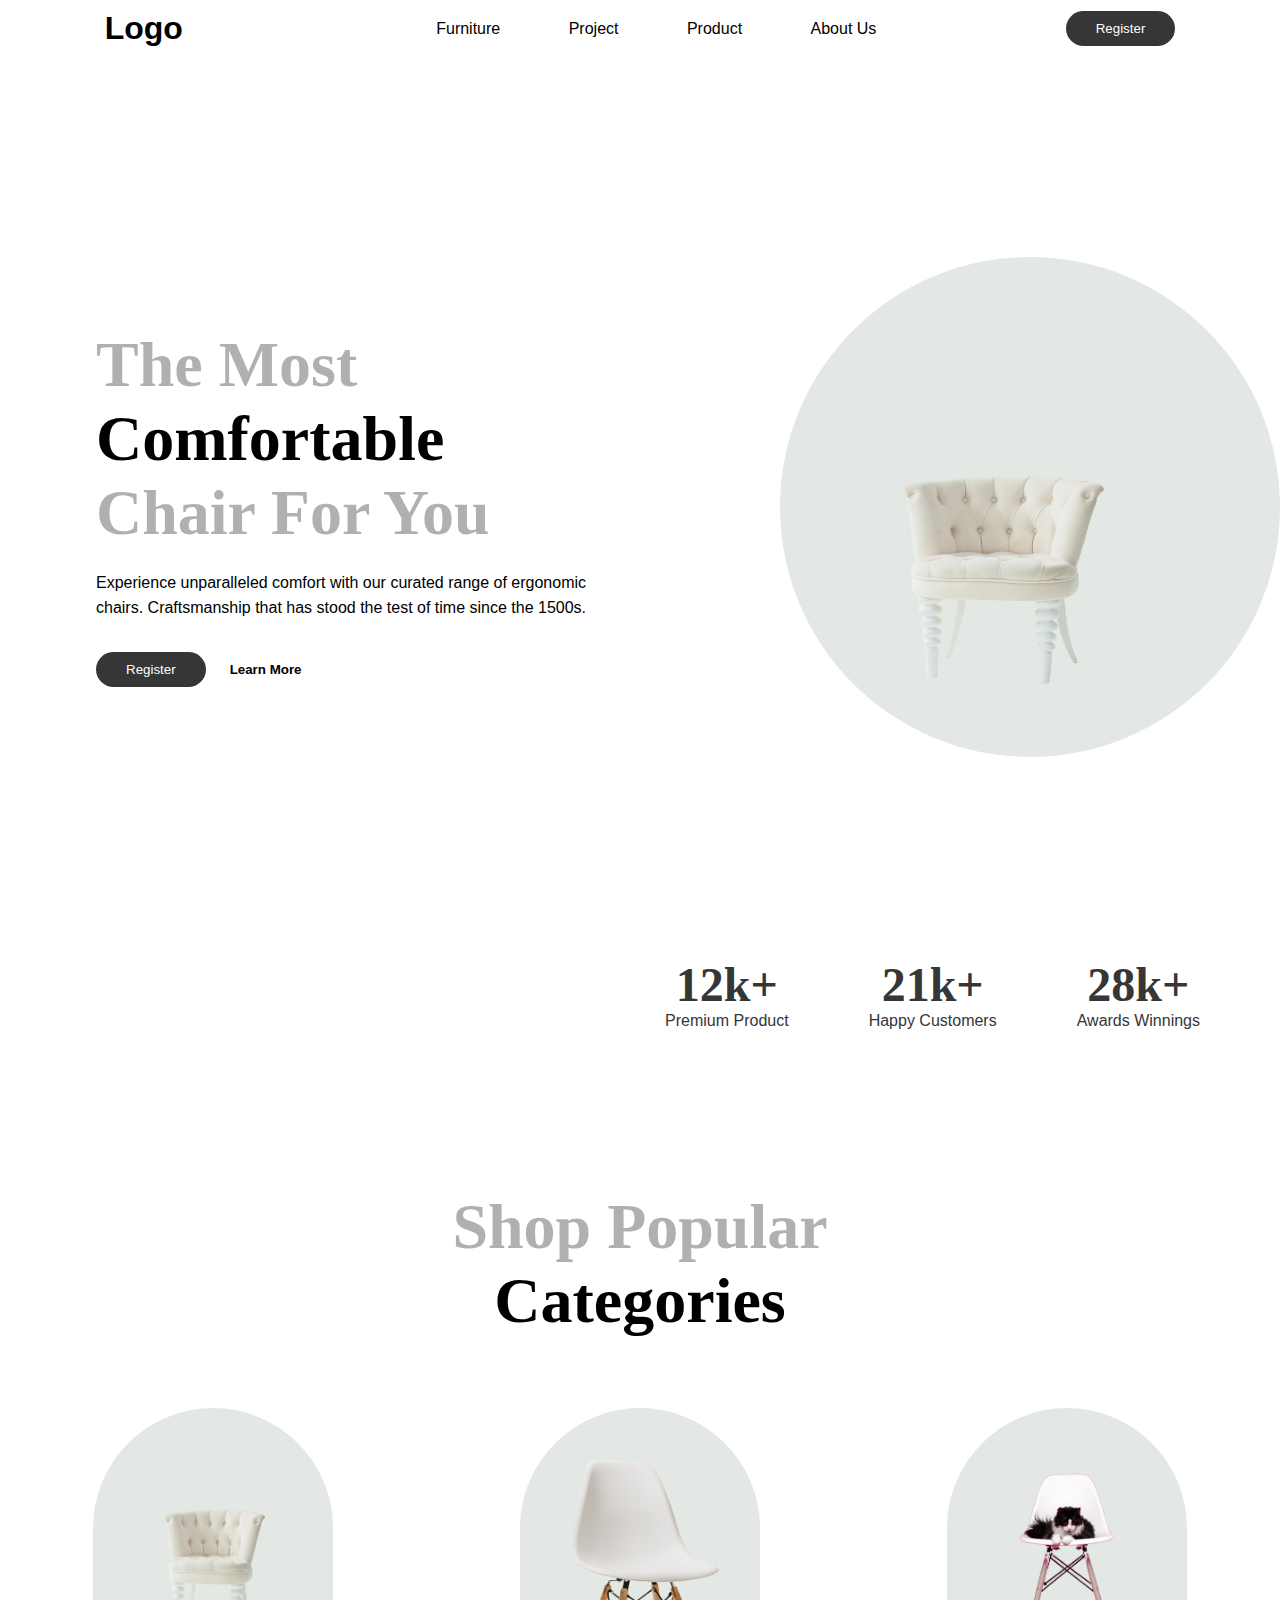
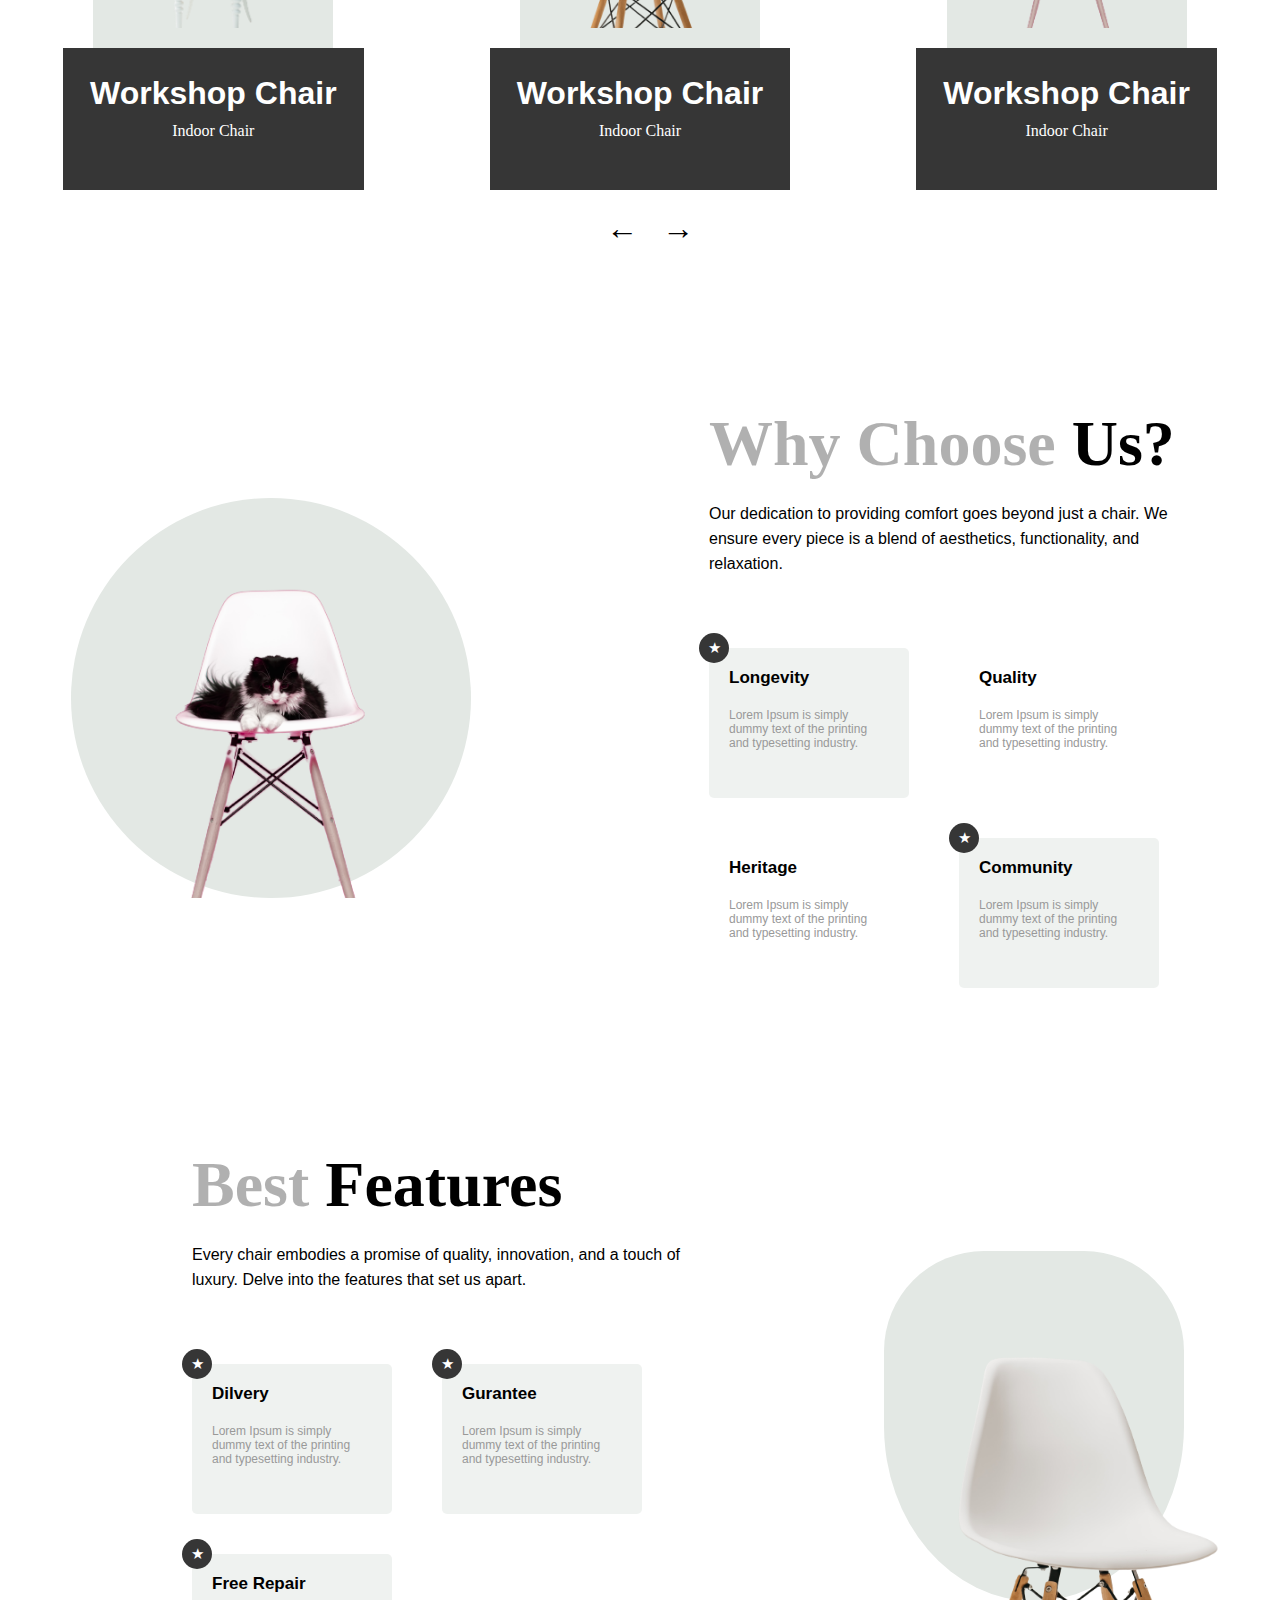
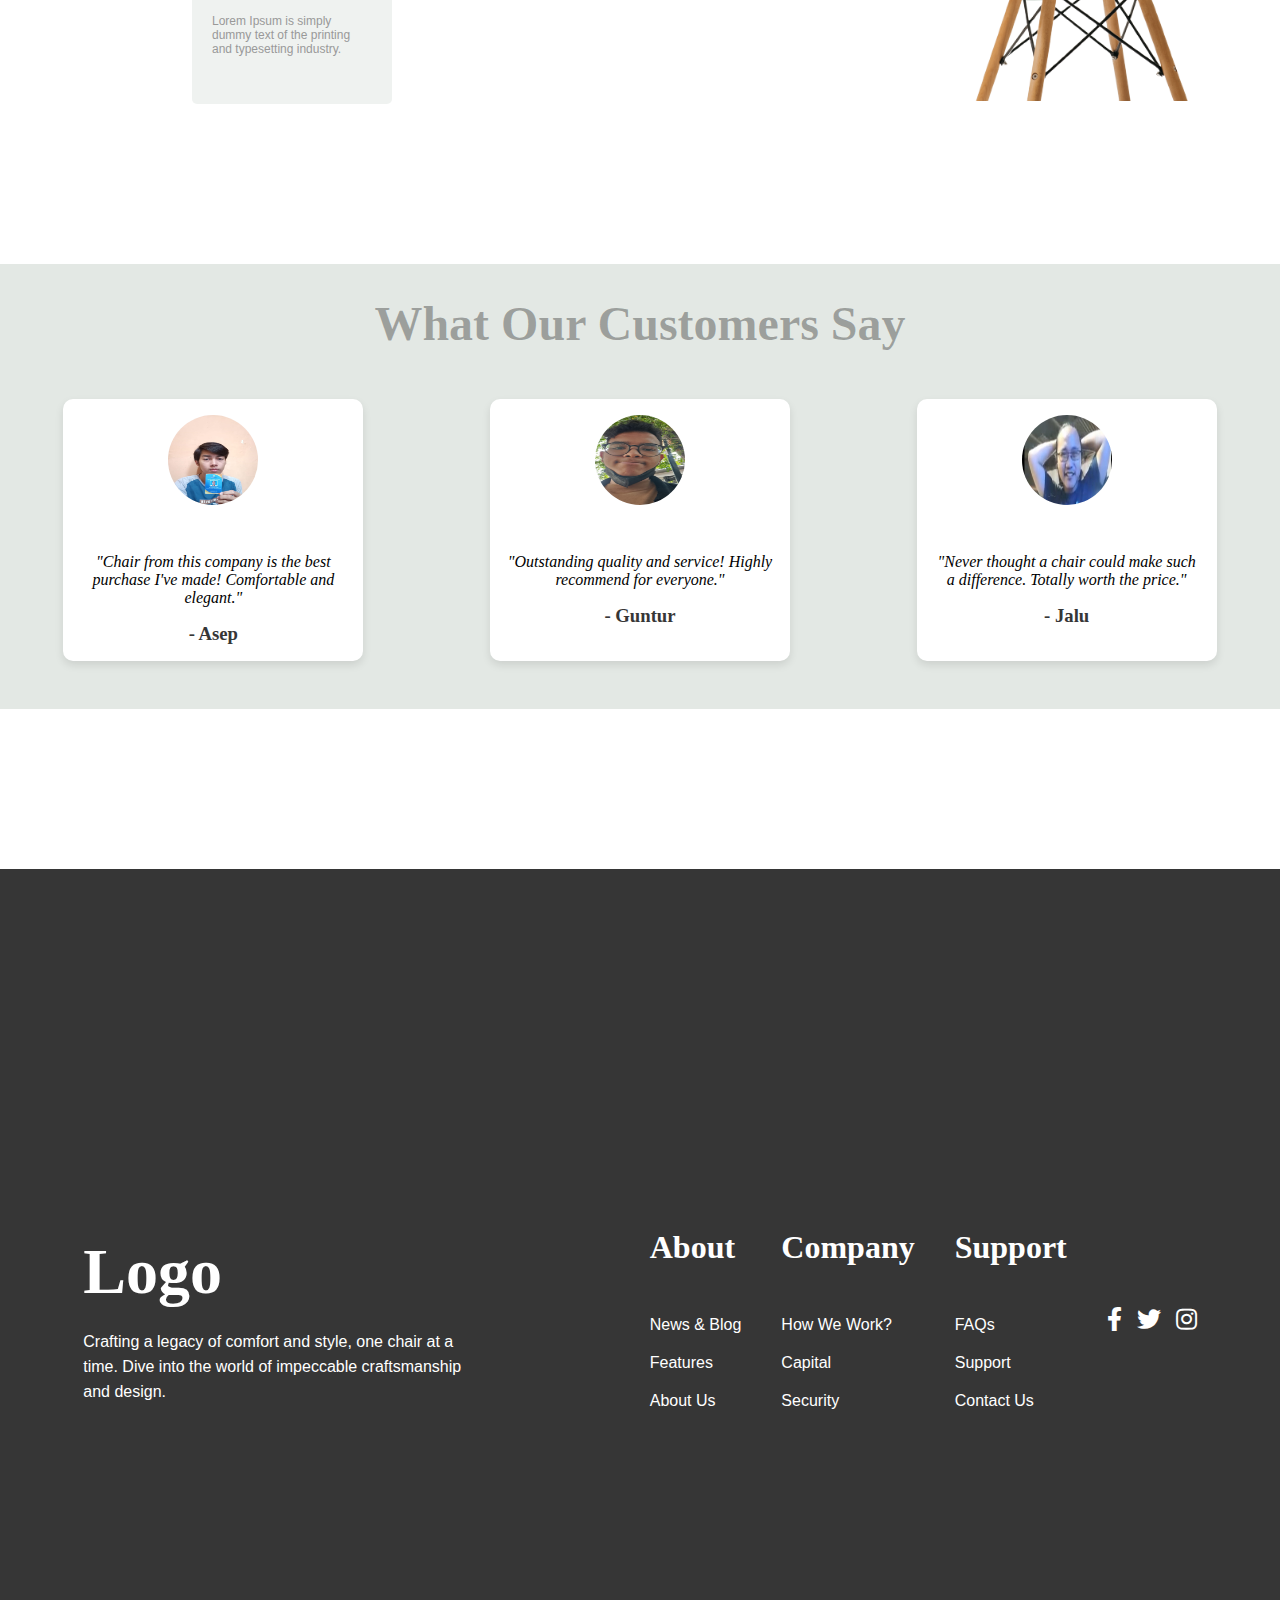
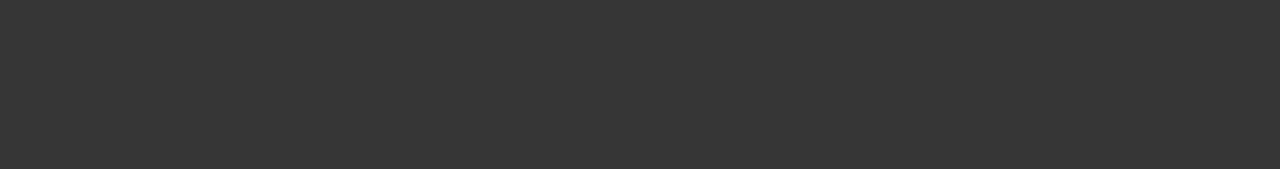
==== index.html @ ac714835 "Initial commit" ====
<html lang="en">
  <head>
    <meta charset="UTF-8" />
    <meta http-equiv="X-UA-Compatible" content="IE=edge" />
    <meta name="viewport" content="width=device-width, initial-scale=1.0" />
    <title>Chairs</title>
    <link rel="stylesheet" href="https://cdnjs.cloudflare.com/ajax/libs/font-awesome/5.15.3/css/all.min.css">
    <link rel="stylesheet" href="style.css" />
  </head>
  <body>
    <nav>
      <div class="logo">
        <h1>Logo</h1>
      </div>

      <ul>
        <li><a href="#products-container">Furniture</a></li>
        <li><a href="#why-us">Project</a></li>
        <li><a href="#features">Product</a></li>
        <li><a href="#footer">About Us</a></li>
      </ul>

      <button class="btn-fill">Register</button>
    </nav>

    <header>
      <div class="content-container">
        <h1 class="main-headings">
          The Most <br />
          <span> Comfortable </span><br />
          Chair For You
        </h1>
        <p class="primary-headings">
          Experience unparalleled comfort with our curated range of ergonomic chairs. Craftsmanship that has stood the test of time since the 1500s.
        </p>
        <div class="btns-container">
          <button class="btn-fill">Register</button>
          <button class="btn-outline">Learn More</button>
        </div>
      </div>

      <div class="img-container">
        <img
          src="Images/daniil-silantev-1P6AnKDw6S8-unsplash-removebg-preview.png"
        />
      </div>
    </header>
    <section class="popularity">
      <div class="popularity-one">
        <h1>12k+</h1>
        <p>Premium Product</p>
      </div>
      <div class="popularity-two">
        <h1>21k+</h1>
        <p>Happy Customers</p>
      </div>
      <div class="popularity-three">
        <h1>28k+</h1>
        <p>Awards Winnings</p>
      </div>
    </section>

    <section id="products-container" class="products-container">
      <h1 class="products-heading main-headings">
        Shop Popular <br />
        <span>Categories</span>
      </h1>

      <div class="products">
        <div class="product">
          <div class="product-img-layer">
            <div class="img img-one"></div>
          </div>
          <div class="product-content">
            <h1 class="product-name">Workshop Chair</h1>
            <p class="product-quality">Indoor Chair</p>
          </div>
        </div>
        <div class="product">
          <div class="product-img-layer">
            <div class="img img-two"></div>
          </div>
          <div class="product-content">
            <h1 class="product-name">Workshop Chair</h1>
            <p class="product-quality">Indoor Chair</p>
          </div>
        </div>
        <div class="product">
          <div class="product-img-layer">
            <div class="img img-three"></div>
          </div>
          <div class="product-content">
            <h1 class="product-name">Workshop Chair</h1>
            <p class="product-quality">Indoor Chair</p>
          </div>
        </div>
      </div>
      <div class="b-container">
        <button>&#x2190;</button>
        <button>&rarr;</button>
      </div>
    </section>

    <section id="why-us" class="why-us">
      <div class="section-img-container">
        <div class="img-layer">
          <div class="img"></div>
        </div>
      </div>

      <div class="content-container">
        <h1 class="main-headings">Why Choose <span> Us?</span></h1>
        <p class="primary-headings">
          Our dedication to providing comfort goes beyond just a chair. We ensure every piece is a blend of aesthetics, functionality, and relaxation.
        </p>
        <div class="cards">
          <div class="card card-fill">
            <div class="star">&#9733;</div>
            <h1 class="card-title">Longevity</h1>
            <p class="card-info">
              Lorem Ipsum is simply dummy text of the printing and typesetting
              industry.
            </p>
          </div>
          <div class="card">
            <h1 class="card-title">Quality</h1>
            <p class="card-info">
              Lorem Ipsum is simply dummy text of the printing and typesetting
              industry.
            </p>
          </div>
          <div class="card">
            <h1 class="card-title">Heritage</h1>
            <p class="card-info">
              Lorem Ipsum is simply dummy text of the printing and typesetting
              industry.
            </p>
          </div>
          <div class="card card-fill">
            <div class="star">&#9733;</div>
            <h1 class="card-title">Community</h1>
            <p class="card-info">
              Lorem Ipsum is simply dummy text of the printing and typesetting
              industry.
            </p>
          </div>
        </div>
      </div>
    </section>

    <section id="features" class="features">
      <div class="content-container">
        <h1 class="main-headings">Best <span> Features</span></h1>
        <p class="primary-headings">
          Every chair embodies a promise of quality, innovation, and a touch of luxury. Delve into the features that set us apart.
        </p>
        <div class="cards">
          <div class="card card-fill">
            <div class="star">&#9733;</div>
            <h1>Dilvery</h1>
            <p>
              Lorem Ipsum is simply dummy text of the printing and typesetting
              industry.
            </p>
          </div>
          <div class="card card-fill">
            <div class="star">&#9733;</div>
            <h1>Gurantee</h1>
            <p>
              Lorem Ipsum is simply dummy text of the printing and typesetting
              industry.
            </p>
          </div>
          <div class="card card-fill">
            <div class="star">&#9733;</div>
            <h1>Free Repair</h1>
            <p>
              Lorem Ipsum is simply dummy text of the printing and typesetting
              industry.
            </p>
          </div>
        </div>
      </div>

      <div class="img-container d-none">
        <img
          src="Images/bruno-emmanuelle--MUoHL1XULM-unsplash-removebg-preview.png"
          alt=""
        />
      </div>
    </section>

    <section class="testimonials">
      <h2 class="main-headings">What Our Customers Say</h2>
  
      <div class="testimonial-cards">
          <div class="testimonial-card">
              <img src="Images/ikbal.jpg" alt="User 1">
              <p>"Chair from this company is the best purchase I've made! Comfortable and elegant."</p>
              <h3>- Asep</h3>
          </div>
  
          <div class="testimonial-card">
              <img src="Images/muaw.jpg" alt="User 2">
              <p>"Outstanding quality and service! Highly recommend for everyone."</p>
              <h3>- Guntur</h3>
          </div>
  
          <div class="testimonial-card">
              <img src="Images/ihza.jpg" alt="User 3">
              <p>"Never thought a chair could make such a difference. Totally worth the price."</p>
              <h3>- Jalu</h3>
          </div>
      </div>
  </section>
  
  

    <footer>
      <div class="logo-container">
        <h1>Logo</h1>
        <p>
          Crafting a legacy of comfort and style, one chair at a time. Dive into the world of impeccable craftsmanship and design.
        </p>
      </div>

      <div class="about-company">
        <div class="container">
          <h1>About</h1>
          <p>News & Blog</p>
          <p>Features</p>
          <p>About Us</p>
        </div>
        <div class="container">
          <h1>Company</h1>
          <p>How We Work?</p>
          <p>Capital</p>
          <p>Security</p>
        </div>
        <div class="container">
          <h1>Support</h1>
          <p>FAQs</p>
          <p>Support</p>
          <p>Contact Us</p>
        </div>
        <div class="social-media">
          <a href="https://facebook.com/yourcompany" target="_blank"><i class="fab fa-facebook-f"></i></a>
          <a href="https://twitter.com/yourcompany" target="_blank"><i class="fab fa-twitter"></i></a>
          <a href="https://instagram.com/yourcompany" target="_blank"><i class="fab fa-instagram"></i></a>
      </div>
      
      </div>
    </footer>
  </body>
</html>
---- style.css ----
@import url("https://fonts.googleapis.com/css2?family=Playfair+Display&display=swap");

* {
  padding: 0;
  margin: 0;
  box-sizing: border-box;
}

:root {
  --main-color: #e3e8e4;
  --primary-color: #363636;
  --main-font: "Playfair Display SC", serif;
}

nav {
  display: flex;
  justify-content: space-around;
  align-items: center;
  text-align: center;
  font-family: sans-serif;
  padding: 10px;
}

ul li {
  display: inline;
  list-style: none;
}

ul li a {
  text-decoration: none;
  color: #000;
  margin-left: 4rem;
}

ul li a:hover {
  border-bottom: 2px solid var(--primary-color);
  padding-bottom: 10px;
}

.btn-fill {
  padding: 10px 30px;
  background: var(--primary-color);
  border: none;
  border-radius: 100px;
  color: #fff;
  cursor: pointer;
}

.btn-outline {
  background: transparent;
  border: none;
  margin-left: 20px;
  font-weight: bold;
  cursor: pointer;
}

/* header */
header {
  height: 100vh;
  display: flex;
  flex-wrap: wrap;
  justify-content: space-between;
  align-items: center;
}

.content-container {
  margin-left: 6rem;
}

.main-headings {
  font-size: 4rem;
  font-family: var(--main-font);
  color: #0000004f;
  margin-bottom: 2rem;
}

.main-headings span {
  color: #000;
}

.primary-headings {
  max-width: 500px;
  font-family: sans-serif;
  line-height: 25px;
  margin-bottom: 2rem;
}

.img-container {
  width: 500px;
  height: 500px;
  background: var(--main-color);
  border-radius: 100%;
}

.img-container img {
  width: 400px;
  height: 500px;
  margin-left: 20px;
  margin-bottom: 40px;
}

/* popularity */
.popularity {
  display: flex;
  justify-content: flex-end;
  align-items: center;
}

.popularity div {
  margin-right: 5rem;
}

.popularity div h1 {
  font-size: 3rem;
  text-align: center;
  color: #363636;
  font-family: var(--main-font);
}
.popularity div p {
  color: #363636;
  font-family: sans-serif;
}

/* PRODUCTS */
.products-heading {
  text-align: center;
  margin-top: 10rem;
  margin-bottom: 5rem;
  font-size: 4rem;
  color: #0000004f;
}

.products-heading span {
  color: #000;
}

.products {
  display: flex;
  flex-wrap: wrap;
  justify-content: space-around;
  align-items: center;
}

.product {
  display: flex;
  flex-direction: column;
  justify-content: center;
  align-items: center;
  margin-top: 50px;
}

.product .product-img-layer {
  background: var(--main-color);
  border-top-left-radius: 200px;
  border-top-right-radius: 200px;
  padding: 20px;
}

.product .product-img-layer .img {
  width: 200px;
  height: 200px;
}

.product .product-img-layer .img-one {
  background: url(Images/daniil-silantev-1P6AnKDw6S8-unsplash-removebg-preview.png);
  background-size: cover;
  background-position: center;
}
.product .product-img-layer .img-two {
  background: url(Images/bruno-emmanuelle--MUoHL1XULM-unsplash-removebg-preview.png);
  background-size: cover;
  background-position: center;
}
.product .product-img-layer .img-three {
  background: url(Images/scott-webb-eD853mTbBA0-unsplash-removebg-preview.png);
  background-size: cover;
  background-position: center;
}

.product-content {
  background: var(--primary-color);
  padding: 27px;
  padding-bottom: 50px;
  text-align: center;
  color: #fff;
}

.product-content .product-name {
  font-family: sans-serif;
  margin-bottom: 10px;
}

.b-container {
  text-align: center;
}

.b-container button {
  border: none;
  background: transparent;
  font-size: 2rem;
  cursor: pointer;
  margin: 0 auto;
  margin-left: 20px;
  margin-top: 20px;
}

/* why us */
.why-us {
  display: flex;
  flex-wrap: wrap;
  justify-content: space-around;
  align-items: center;
  margin-top: 10rem;
}

.why-us .img-layer {
  width: 400px;
  height: 400px;
  background: var(--main-color);
  border-radius: 100%;
}

.why-us .img-layer .img {
  width: 400px;
  height: 400px;
  background: url(Images/scott-webb-eD853mTbBA0-unsplash-removebg-preview.png);
  background-size: cover;
  background-position: center;
}

.cards {
  display: grid;
  grid-template-columns: 2fr 2fr;
}

.card {
  width: 200px;
  height: 150px;
  padding: 20px;
  margin-top: 40px;
  border-radius: 5px;
}

.card.card-fill {
  background: #e3e8e490;
  position: relative;
}

.card.card.card-fill .star {
  width: 10px;
  height: 10px;
  padding: 15px;
  border-radius: 100%;
  background: var(--primary-color);
  position: absolute;
  top: -15px;
  left: -10px;
  display: flex;
  justify-content: center;
  align-items: center;
  font-size: 15px;
  color: #fff;
}

.card h1 {
  color: black;
  font-family: sans-serif;
  font-size: 17px;
}

.card p {
  color: #999999;
  font-family: sans-serif;
  font-size: 12px;
  margin-top: 20px;
}

/* Features */
.features {
  margin-top: 10rem;
  display: flex;
  flex-wrap: wrap;
  justify-content: space-around;
  align-items: center;
}
.main-headings {
  font-size: 4rem;
  font-family: var(--main-font);
  color: #0000004f;
  margin-bottom: 20px;
}

.main-headings span {
  color: #000;
}

.primary-headings {
  max-width: 500px;
  font-family: sans-serif;
}

.features .img-container {
  width: 300px;
  height: 350px;
  background: var(--main-color);
  border-top-left-radius: 200px;
  border-top-right-radius: 200px;
}

.features .img-container img {
  width: 350px;
  height: 450px;
}

/* Testimonials */
.testimonials {
  margin-top: 10rem;
  text-align: center;
  padding: 2rem 0;
  background-color: var(--main-color);
}

.testimonial-cards {
  display: flex;
  flex-wrap: wrap;
  justify-content: space-around;
  margin-top: 2rem;
}

.testimonial-card {
  width: 300px;
  border: 1px solid var(-);
  border-radius: 10px;
  margin: 1rem;
  padding: 1rem;
  background-color: #fff;
  box-shadow: 0 4px 8px rgba(0, 0, 0, 0.1);
}

.testimonial-card img {
  width: 90px;
  height: 90px;
  border-radius: 60%;
  margin-bottom: 2rem;
}

.testimonial-card p {
  font-style: italic;
  margin: 1rem 0;
}

.testimonial-card h3 {
  color: var(--primary-color);
  font-weight: 600;
}
/* Fixed the Testimonials Heading */
.testimonials .main-headings {
  font-size: 3rem;  /* Reduced font size for subheading */
}

/* Styling for Social Media Icons in the footer */
.social-media {
  display: flex;
  gap: 15px;  /* Space between icons */
}

.social-media a {
  color: #fff; /* Color of the icons */
  font-size: 24px;  /* Size of the icons */
}

.social-media a:hover {
  color: rgba(255, 255, 255, 0.7);  /* Lighten color on hover */
}


footer {
  background: var(--primary-color);
  margin-top: 10rem;
  display: flex;
  flex-wrap: wrap;
  justify-content: space-around;
  align-items: center;
  height: 100vh;
  color: #fff;
}

footer .logo-container h1 {
  font-size: 4rem;
  font-family: var(--main-font);
  margin-bottom: 20px;
}

footer .logo-container p {
  max-width: 400px;
  font-family: sans-serif;
  line-height: 25px;
}

footer .about-company {
  display: flex;
  flex-wrap: wrap;
  justify-content: center;
  align-items: center;
}

footer .about-company .container {
  margin-right: 40px;
  margin-top: 20px;
}

.about-company .container h1 {
  margin-bottom: 50px;
}

.about-company .container p {
  font-family: sans-serif;
  margin-bottom: 20px;
}

@media only screen and (max-width: 1150px) {
  .img-container {
    width: 340px;
    height: 340px;
  }
  .d-none {
    display: none;
  }
}

@media only screen and (max-width: 900px) {
  header {
    height: 120vh;
    text-align: center;
    justify-content: center;
  }

  header .content-container {
    margin-bottom: 6rem;
    margin-top: 4rem;
    margin-left: 0;
  }

  .popularity {
    margin-top: 22rem;
    text-align: center;
  }

  .d-none {
    display: none;
  }
}

@media only screen and (max-width: 600px) {
  .primary-headings {
    width: 350px;
  }

  .img-container {
    width: 350px;
    height: 350px;
  }

  .popularity div h1 {
    font-size: 2rem;
  }

  .popularity div {
    font-size: 0.9rem;
    text-align: center;
    margin: 0 auto;
    margin-top: 7rem;
  }

  .main-headings {
    font-size: 3rem;
    text-align: center;
  }

  .d-none {
    display: none;
  }

  .cards {
    margin-right: 5rem;
  }

  .card-fill {
    margin-left: 10px;
  }
}
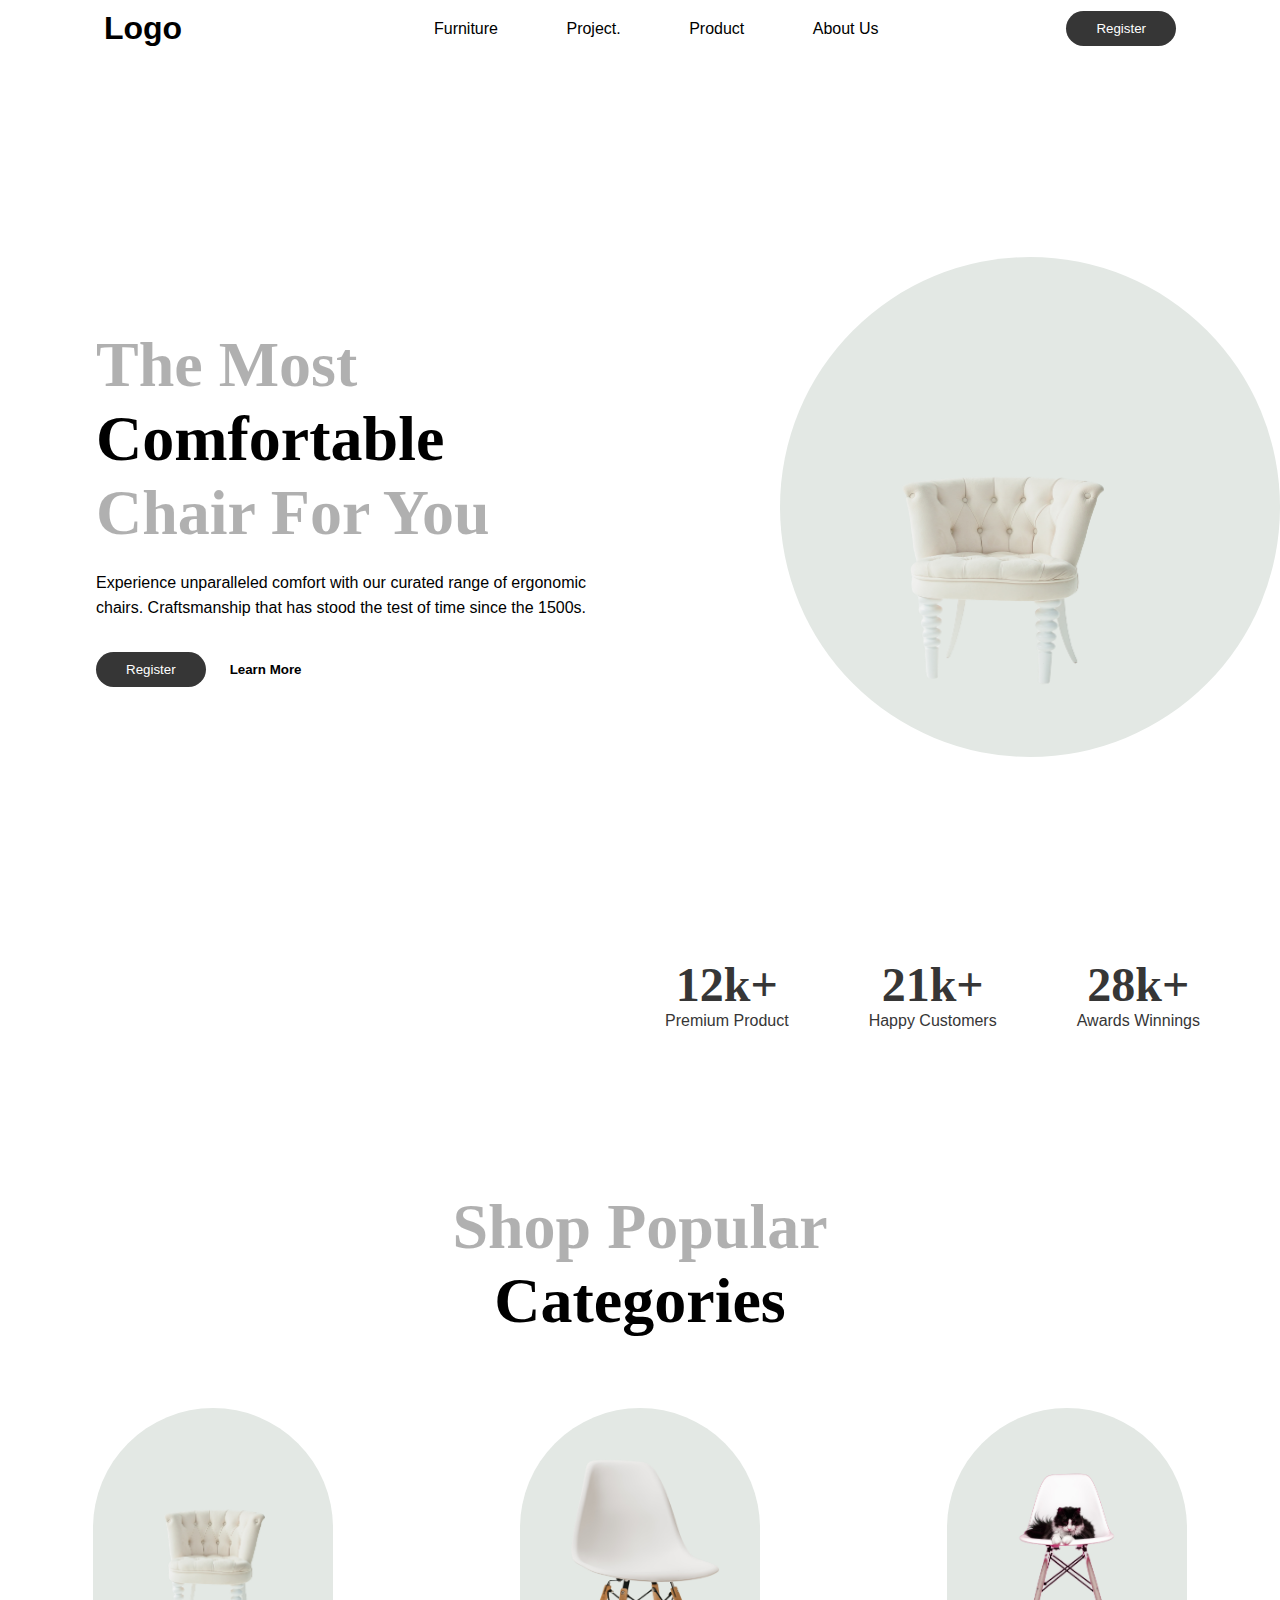
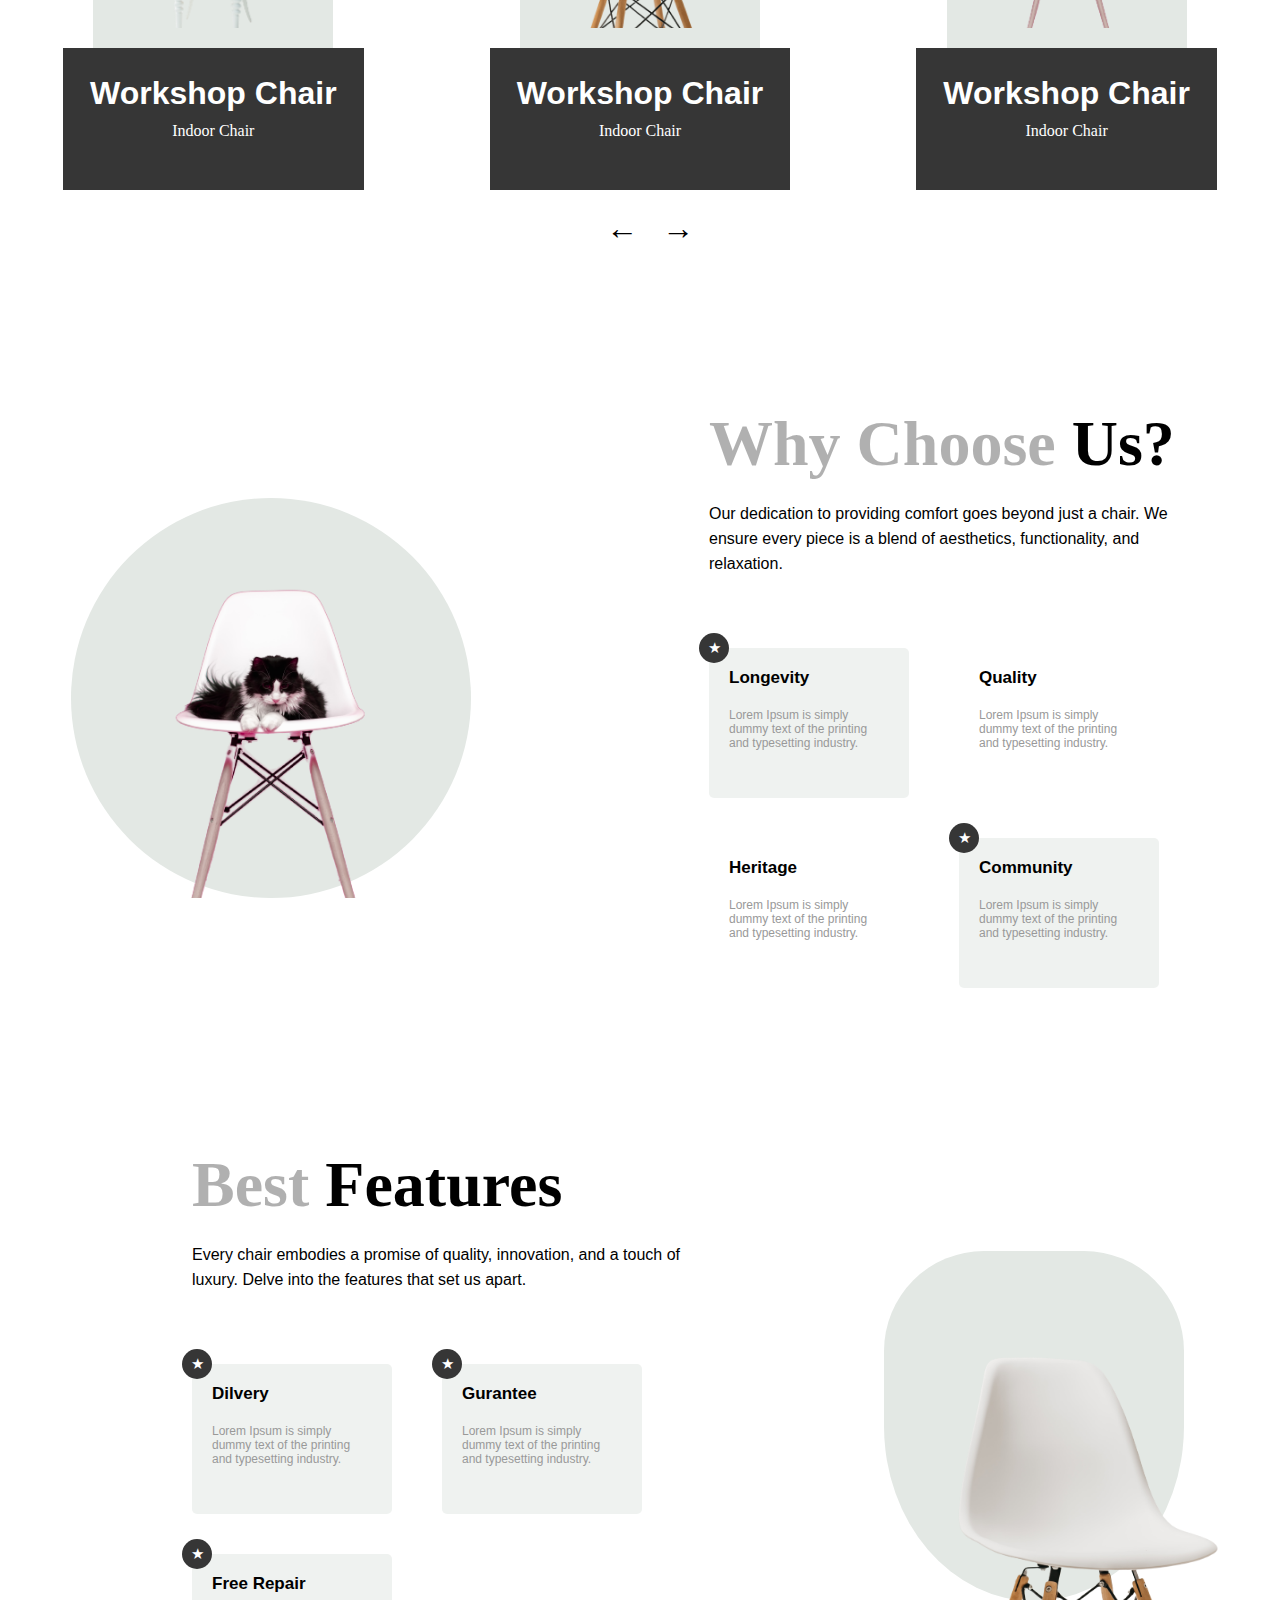
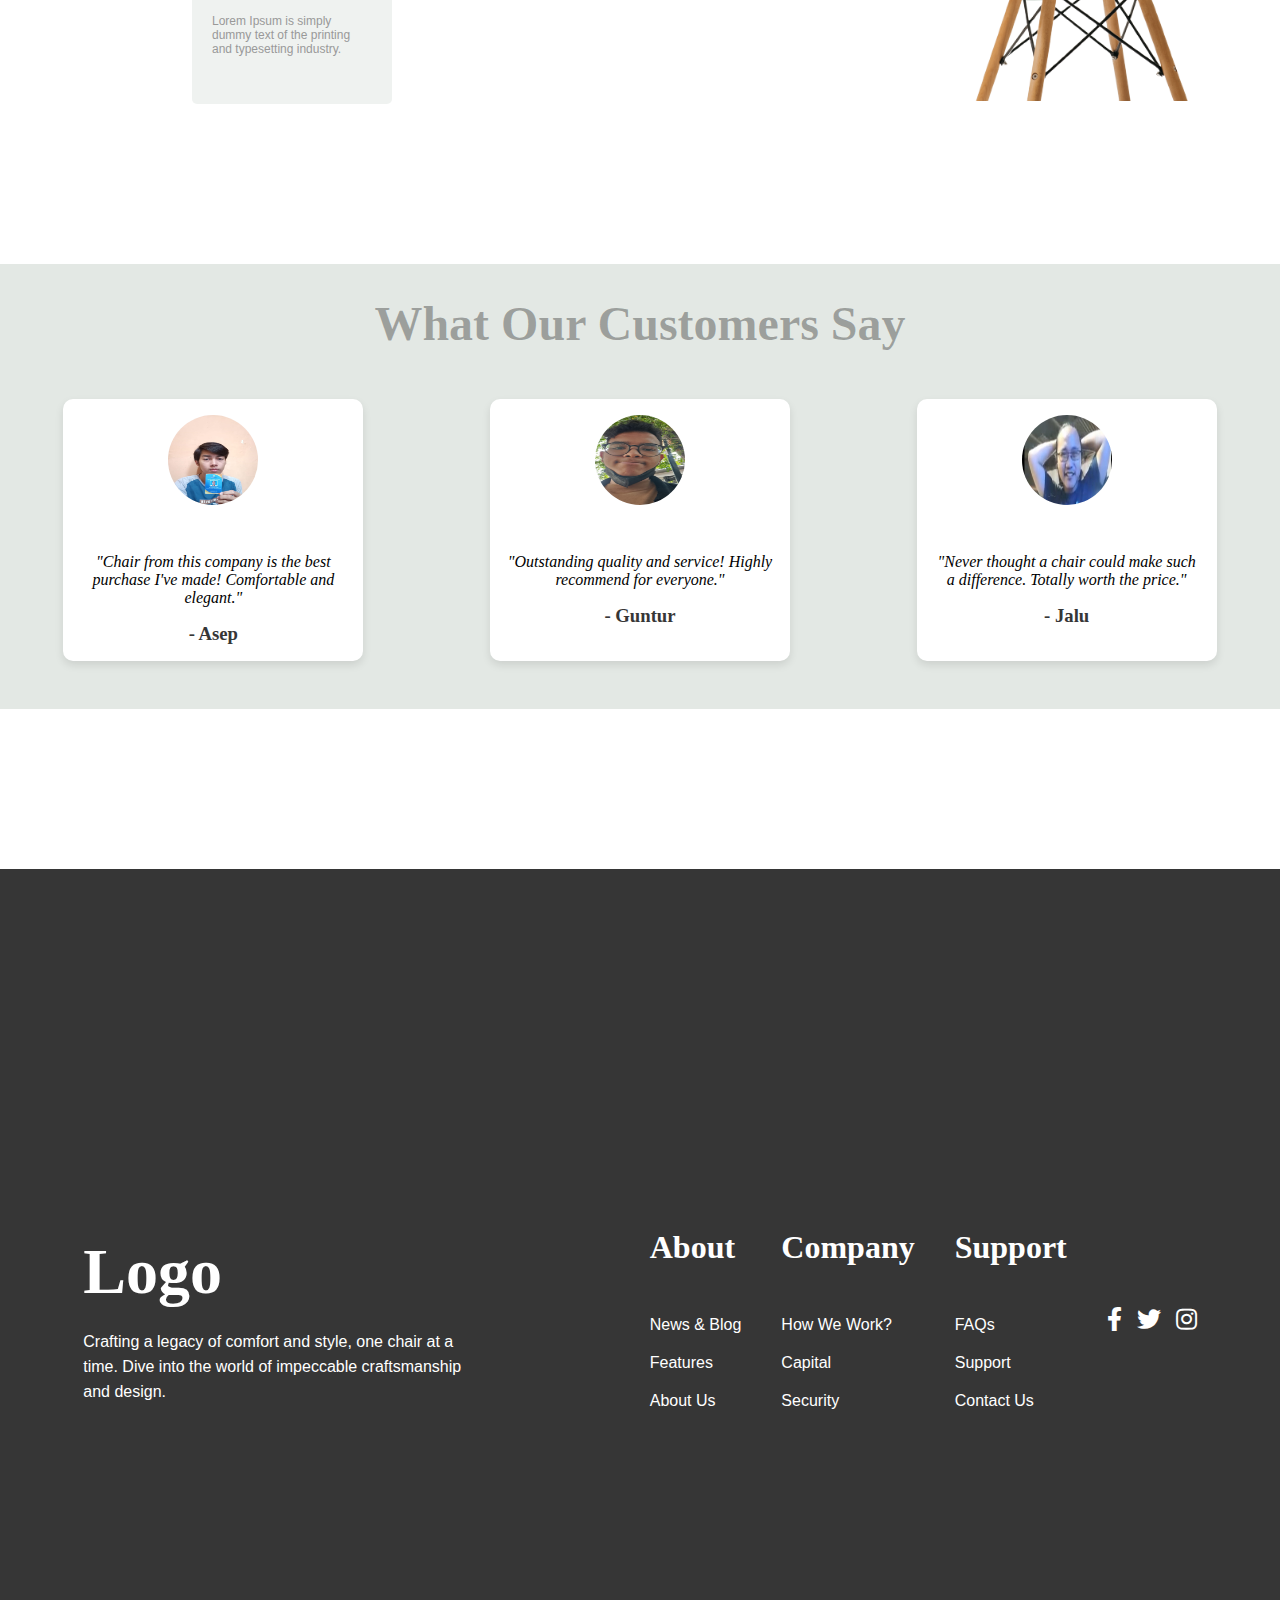
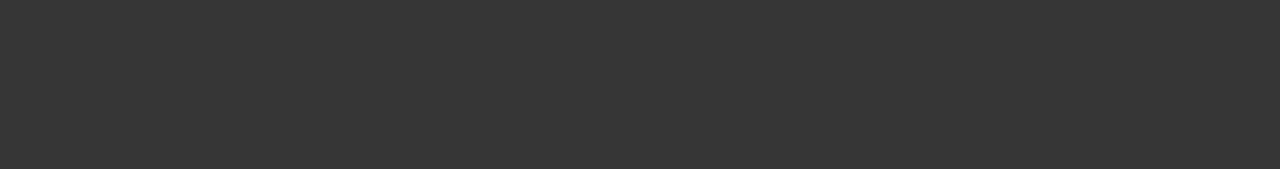
==== commit 52376717: "Update index.html project." ====
--- a/index.html
+++ b/index.html
@@ -15,7 +15,7 @@
 
       <ul>
         <li><a href="#products-container">Furniture</a></li>
-        <li><a href="#why-us">Project</a></li>
+        <li><a href="#why-us">Project.</a></li>
         <li><a href="#features">Product</a></li>
         <li><a href="#footer">About Us</a></li>
       </ul>
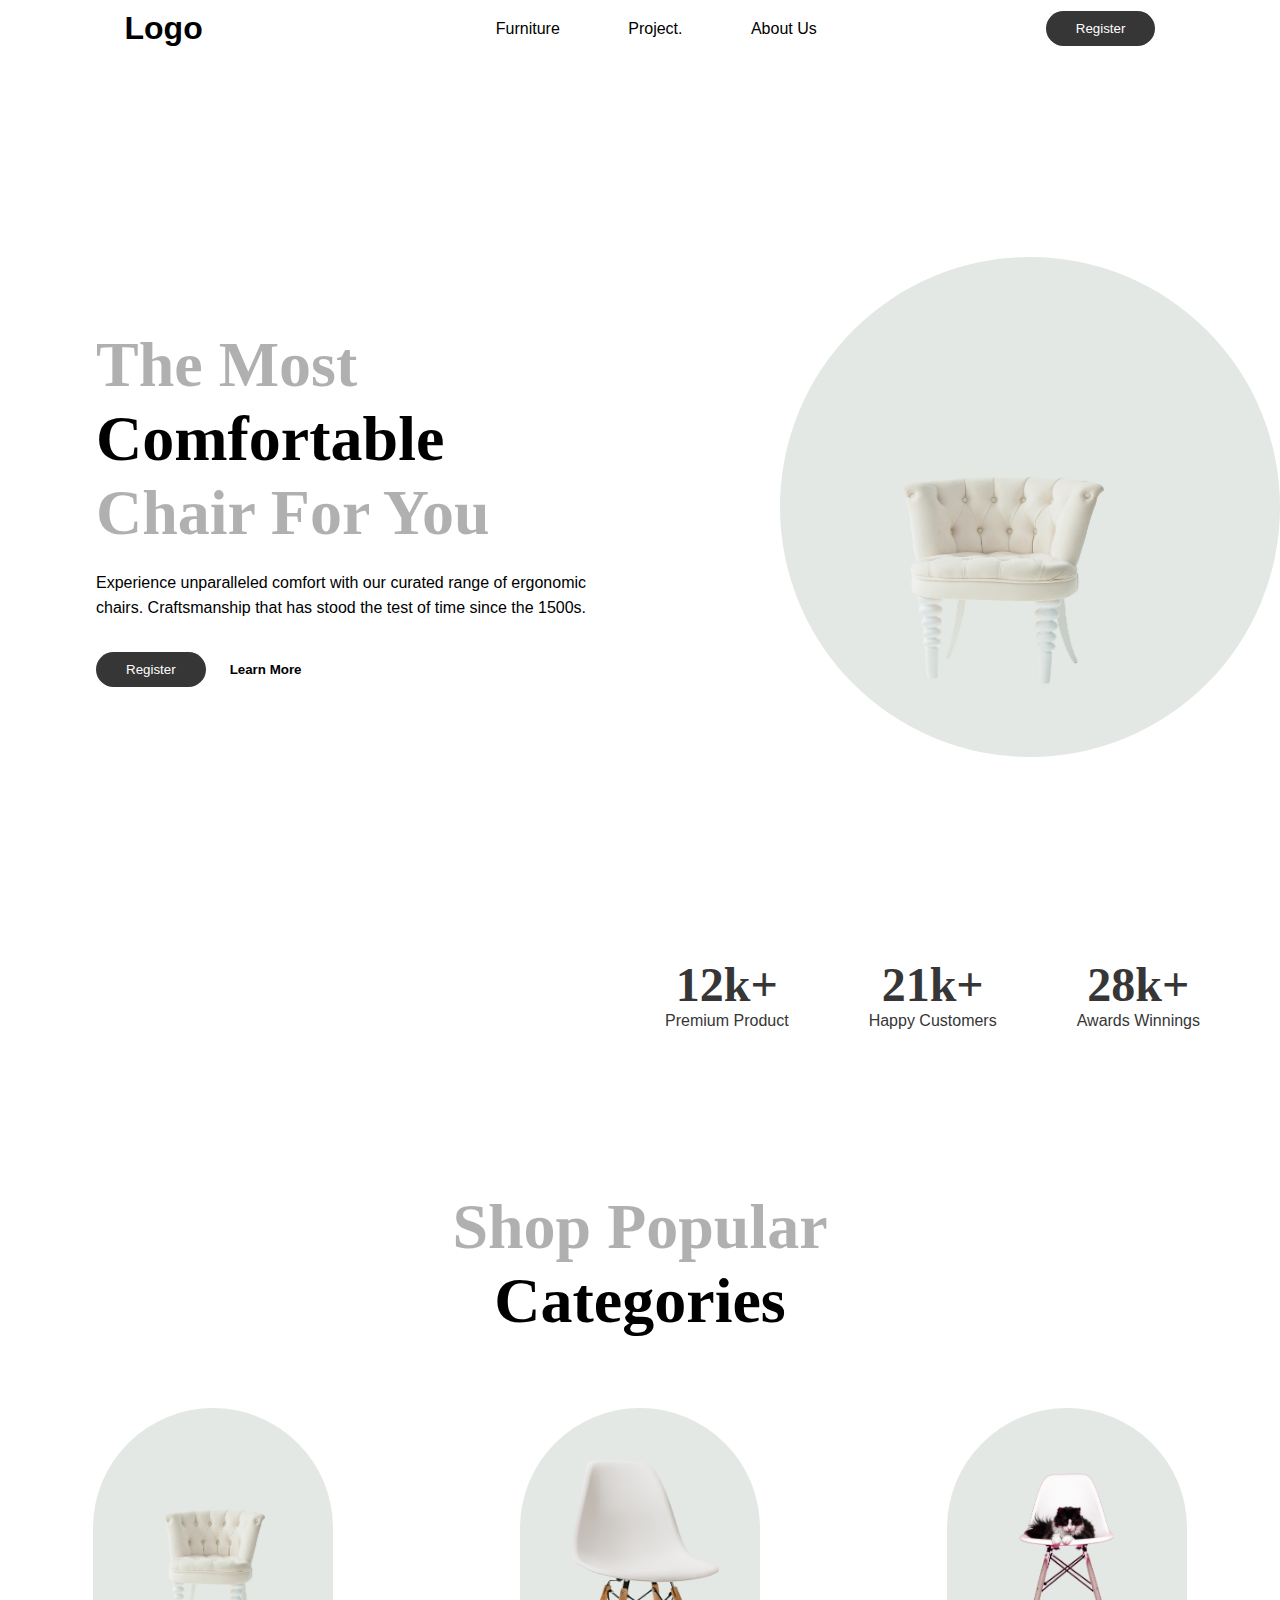
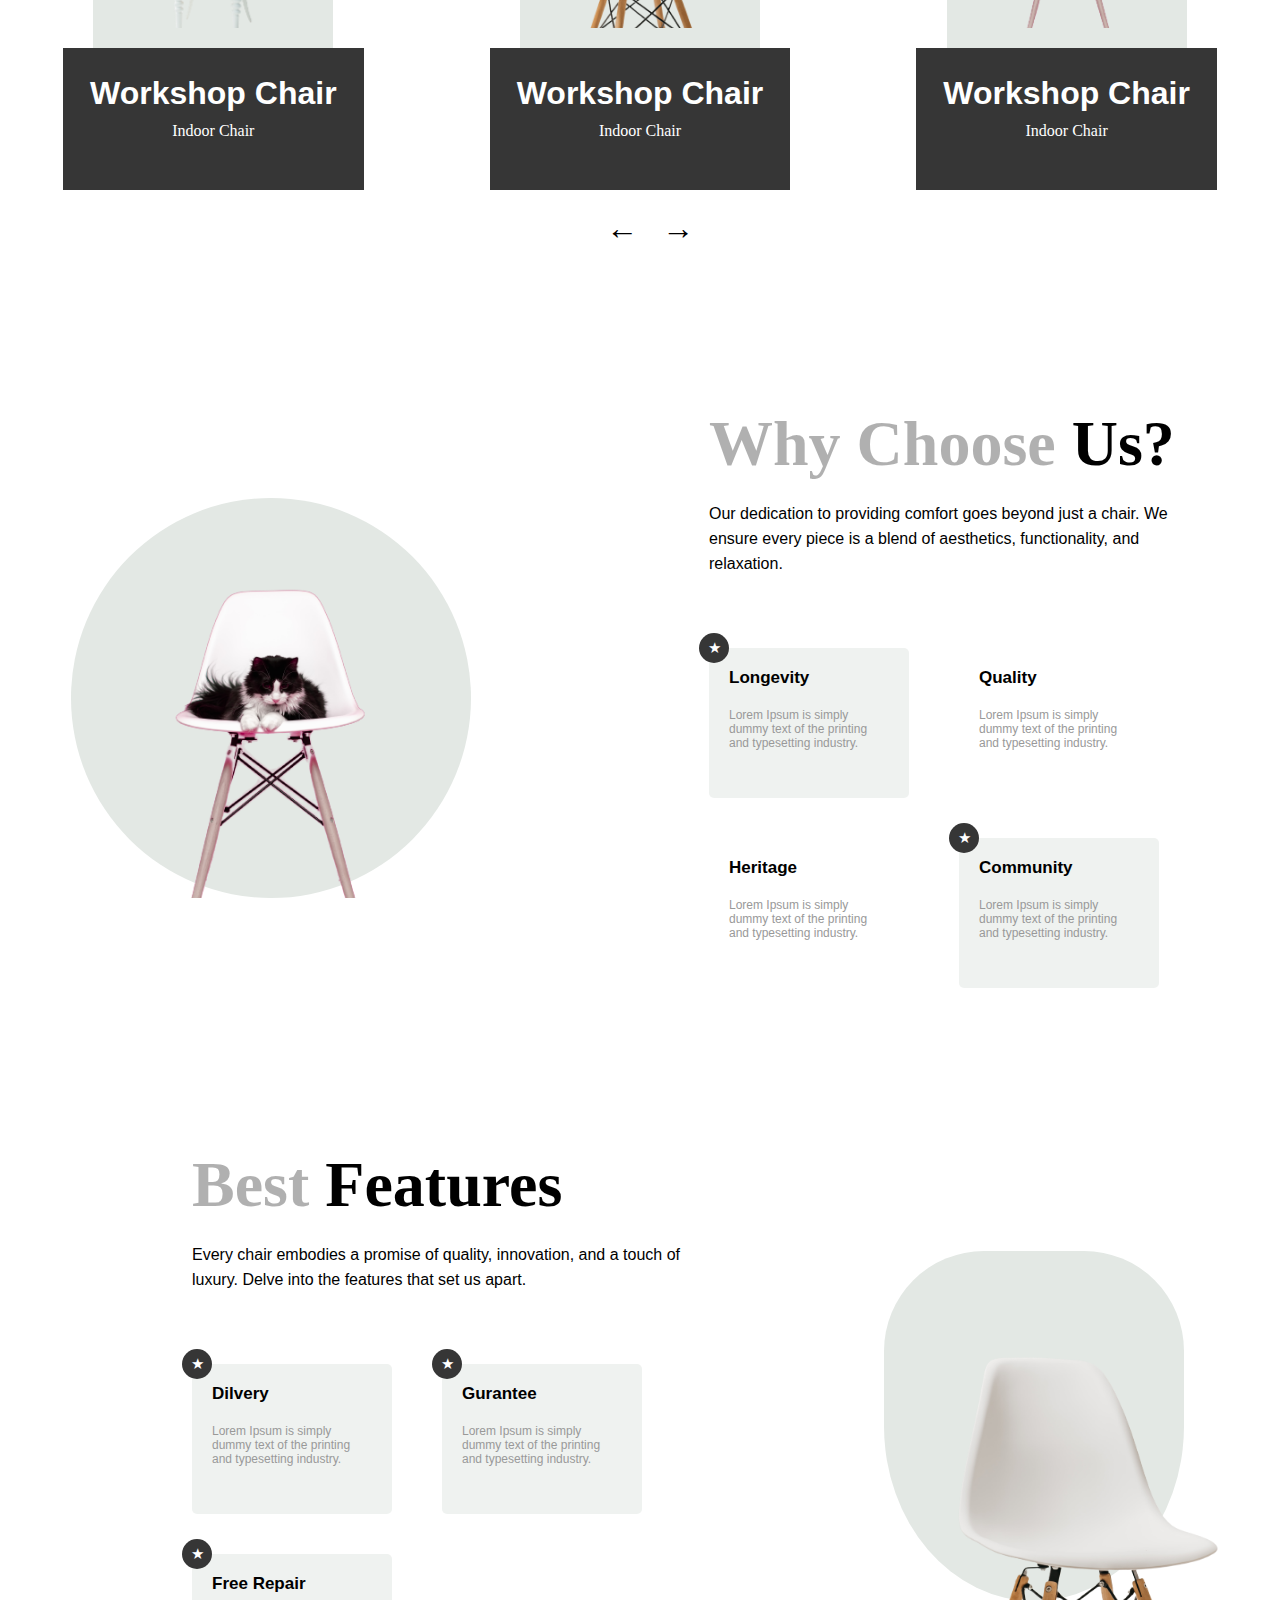
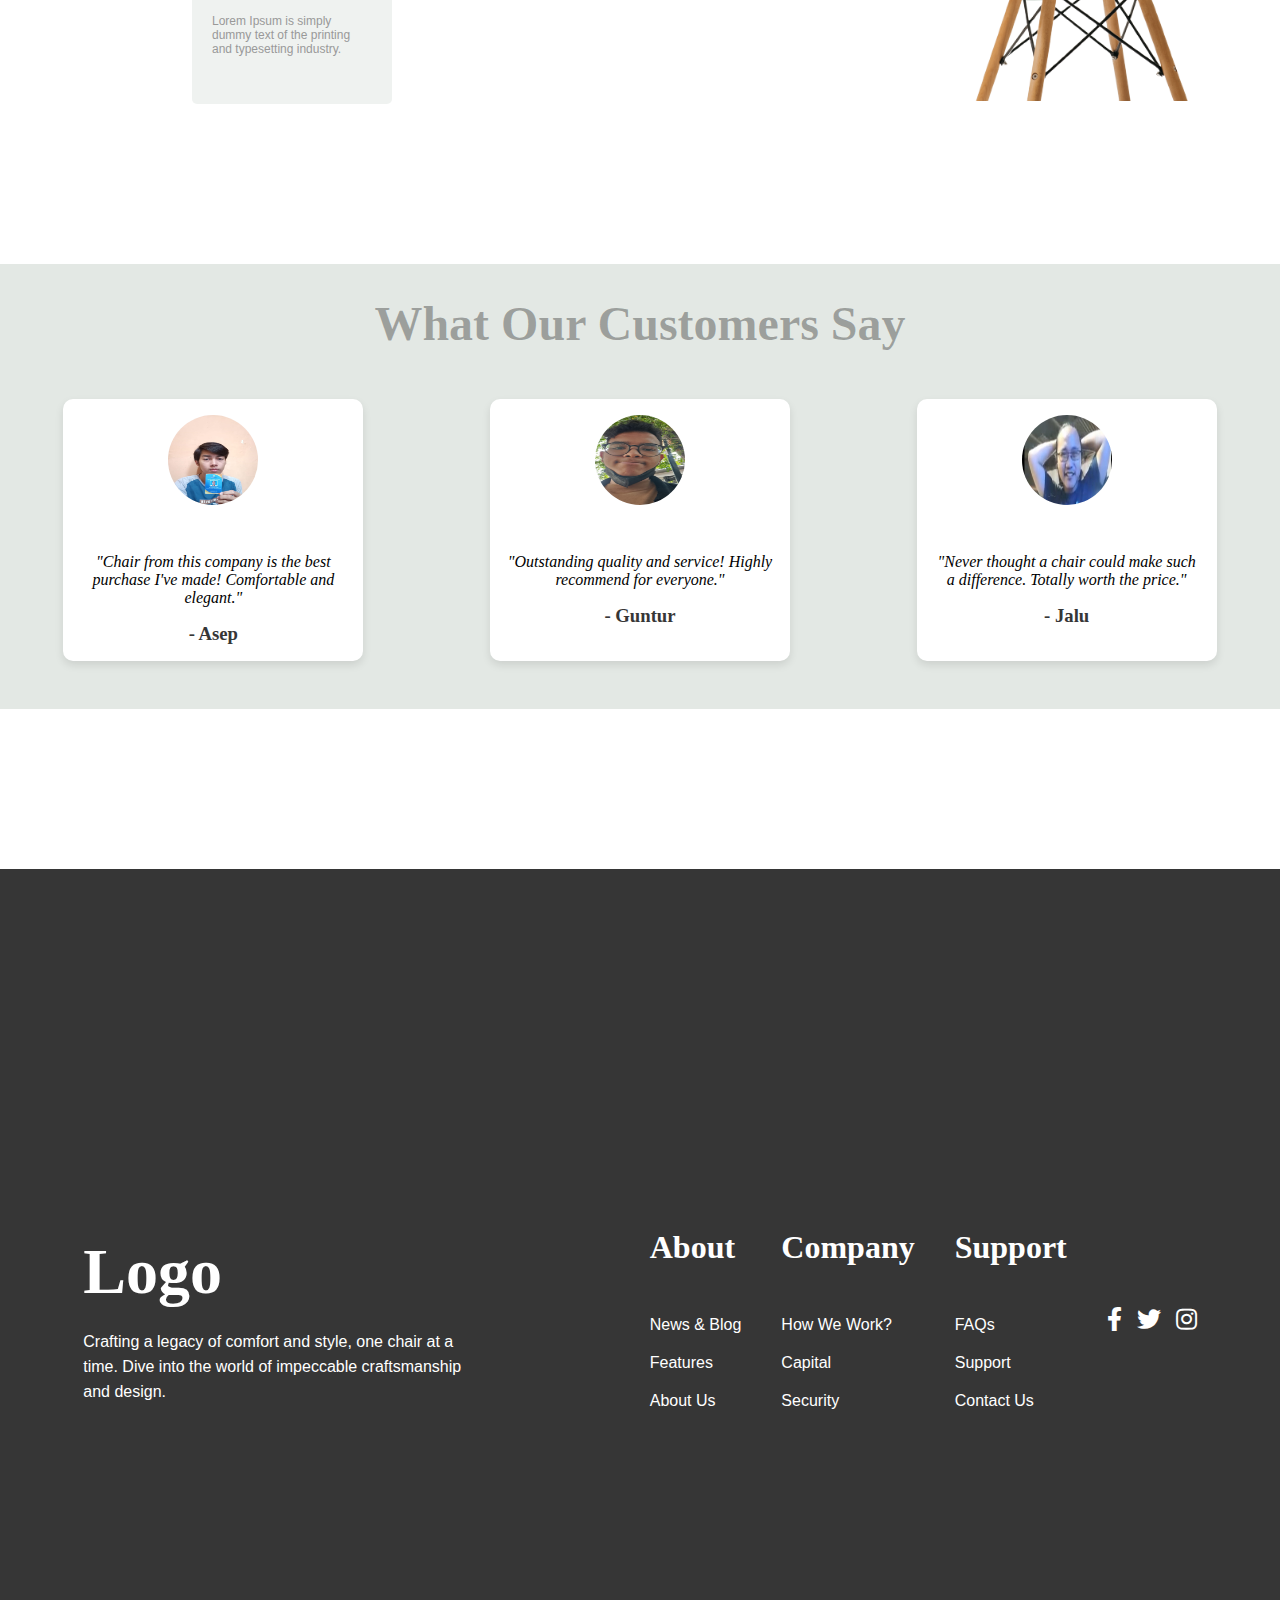
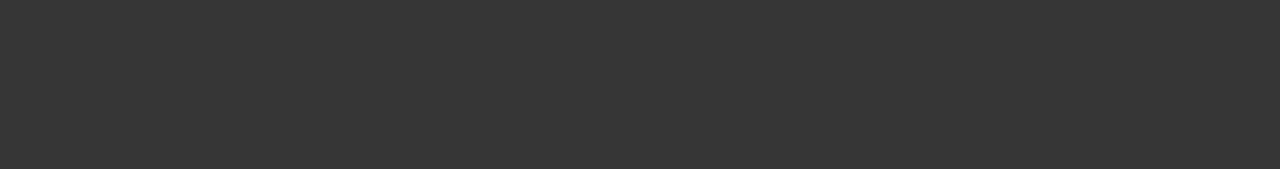
==== commit 1274817e: "Merge pull request #3 from Hanifxys/ibaal27-patch-1" ====
--- a/index.html
+++ b/index.html
@@ -16,7 +16,6 @@
       <ul>
         <li><a href="#products-container">Furniture</a></li>
         <li><a href="#why-us">Project.</a></li>
-        <li><a href="#features">Product</a></li>
         <li><a href="#footer">About Us</a></li>
       </ul>
 
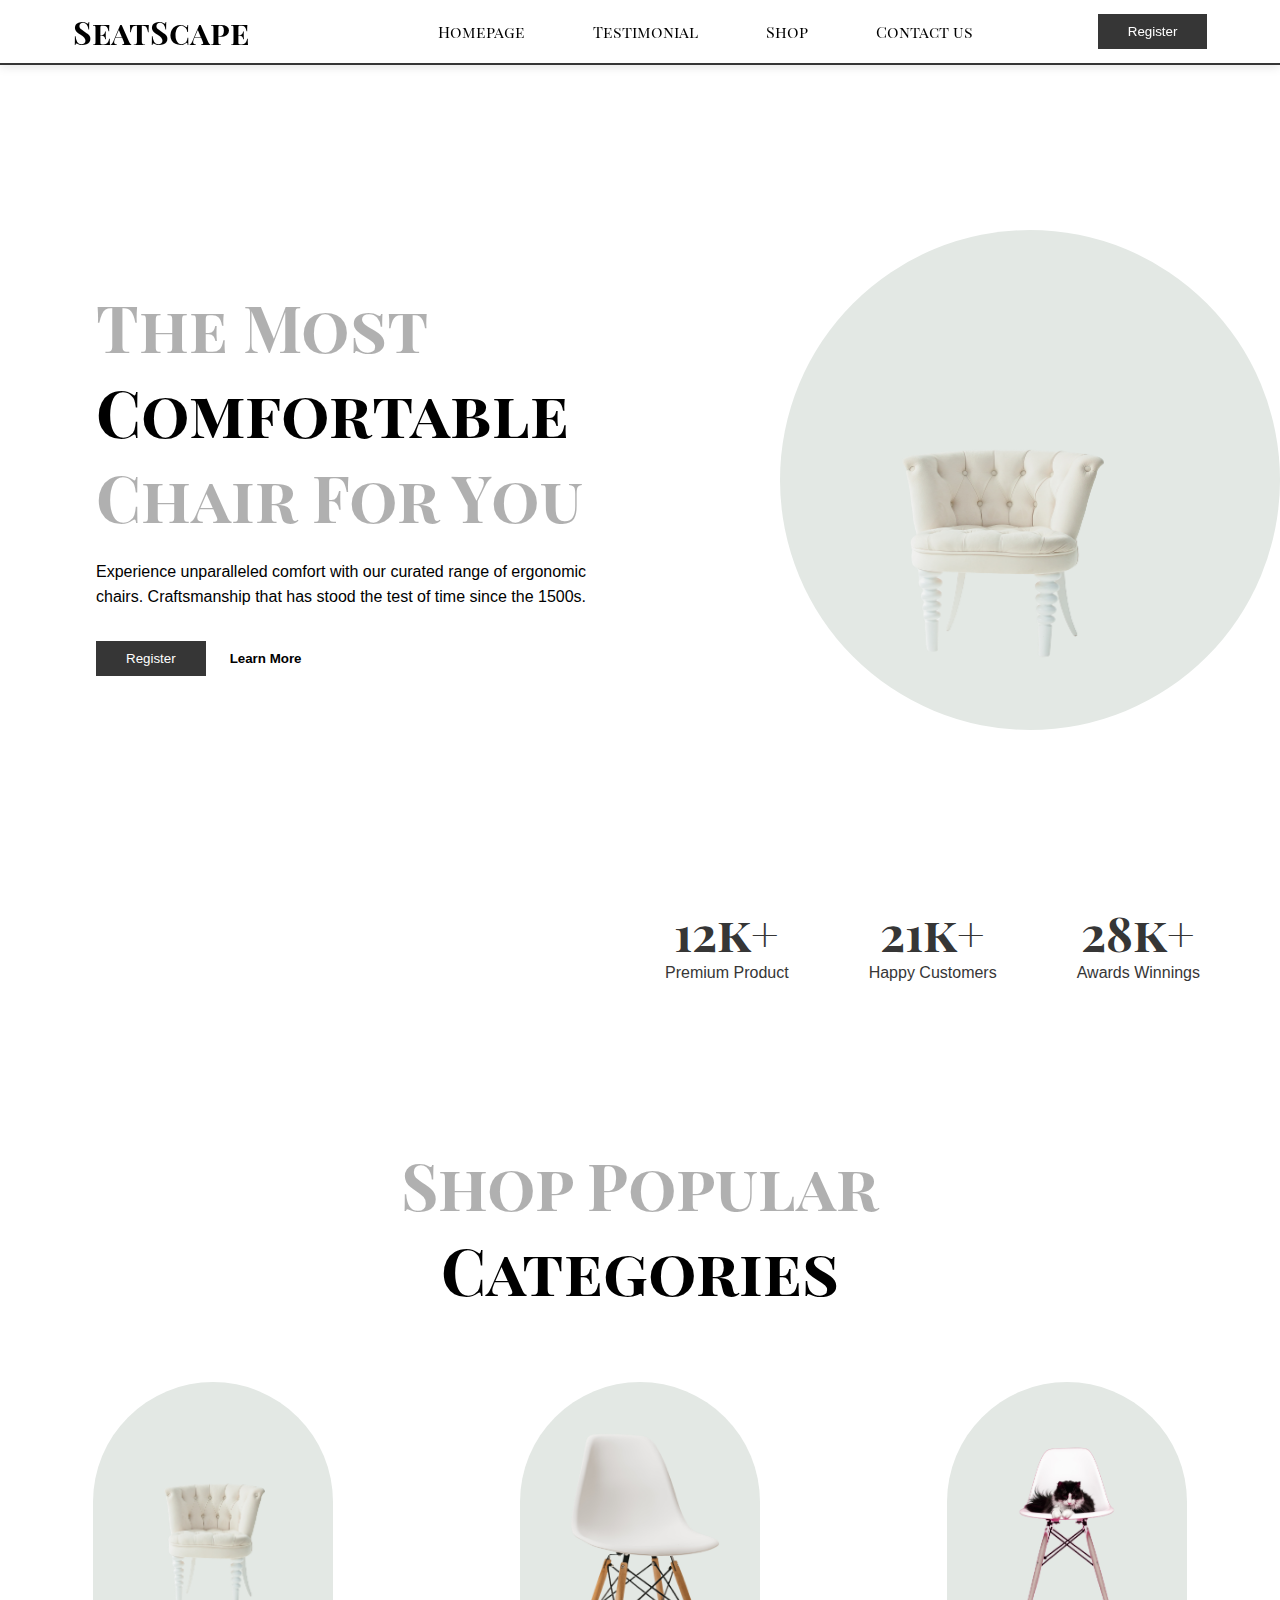
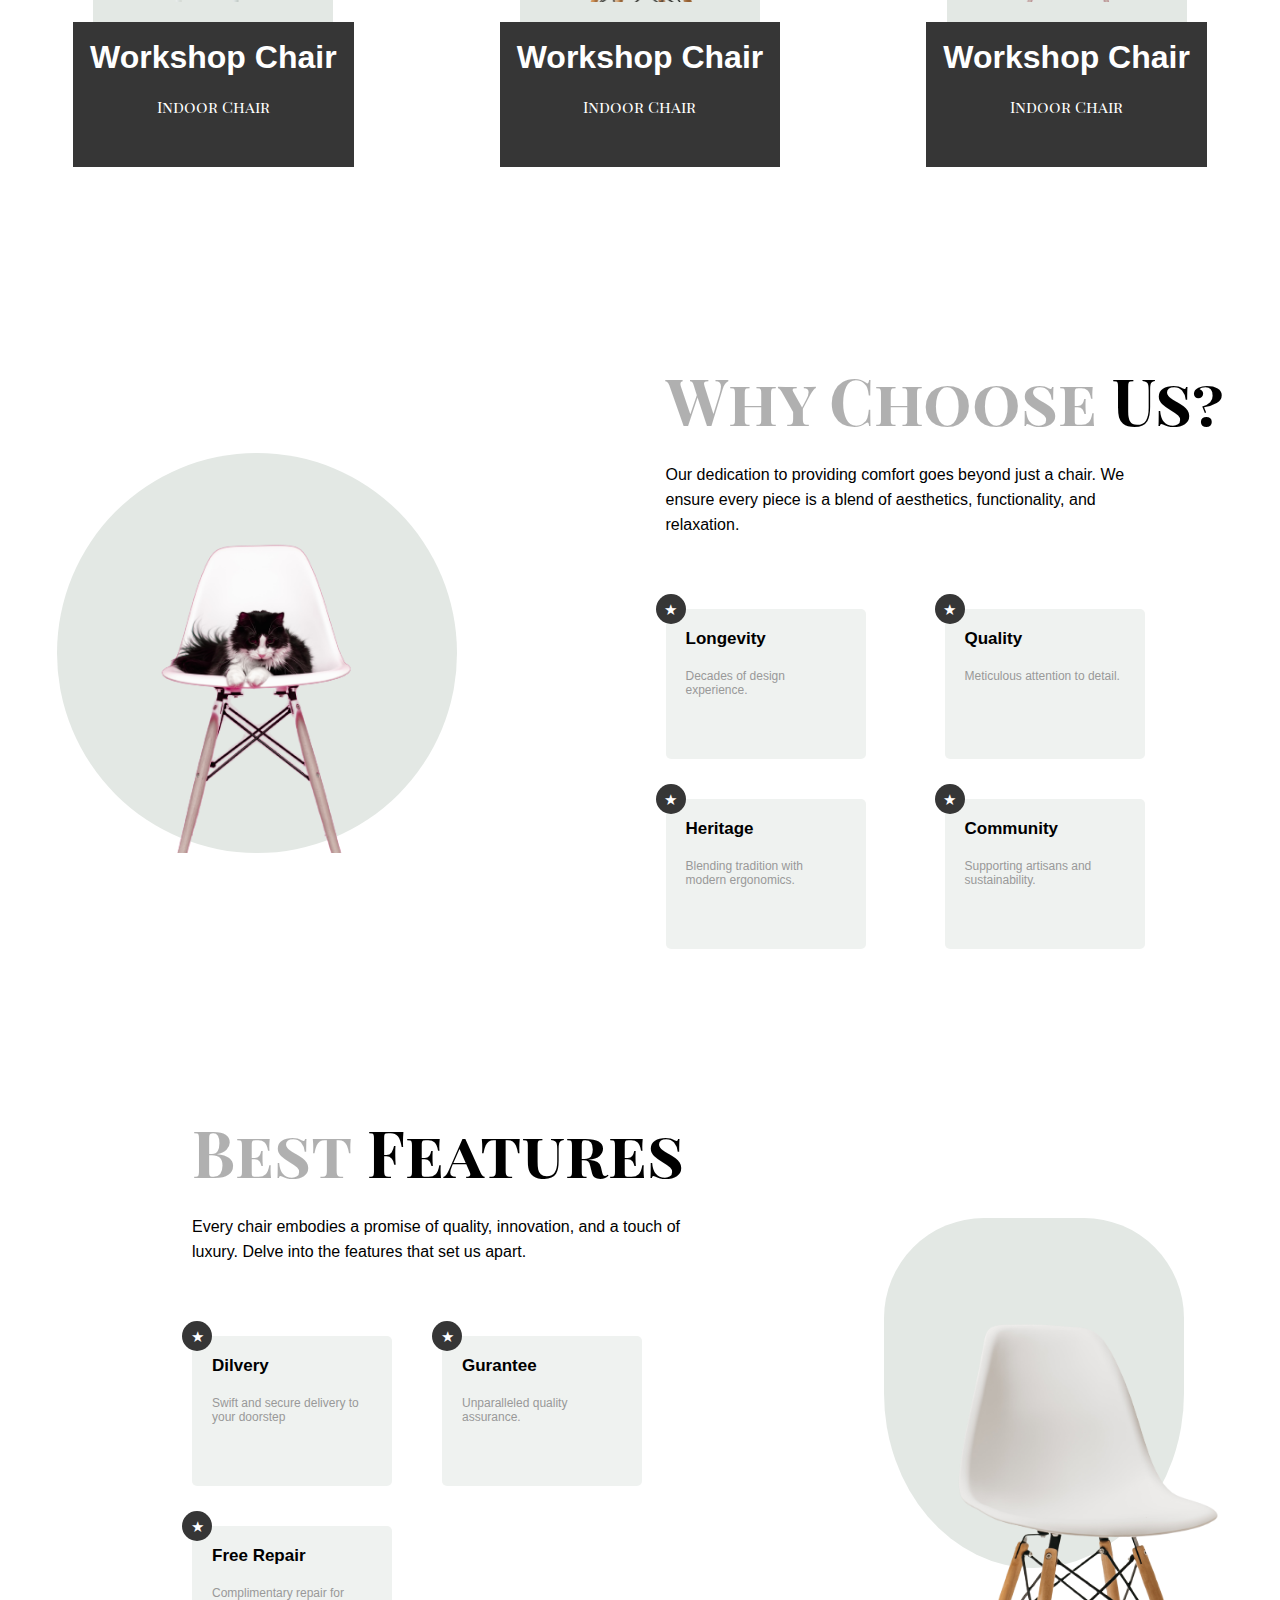
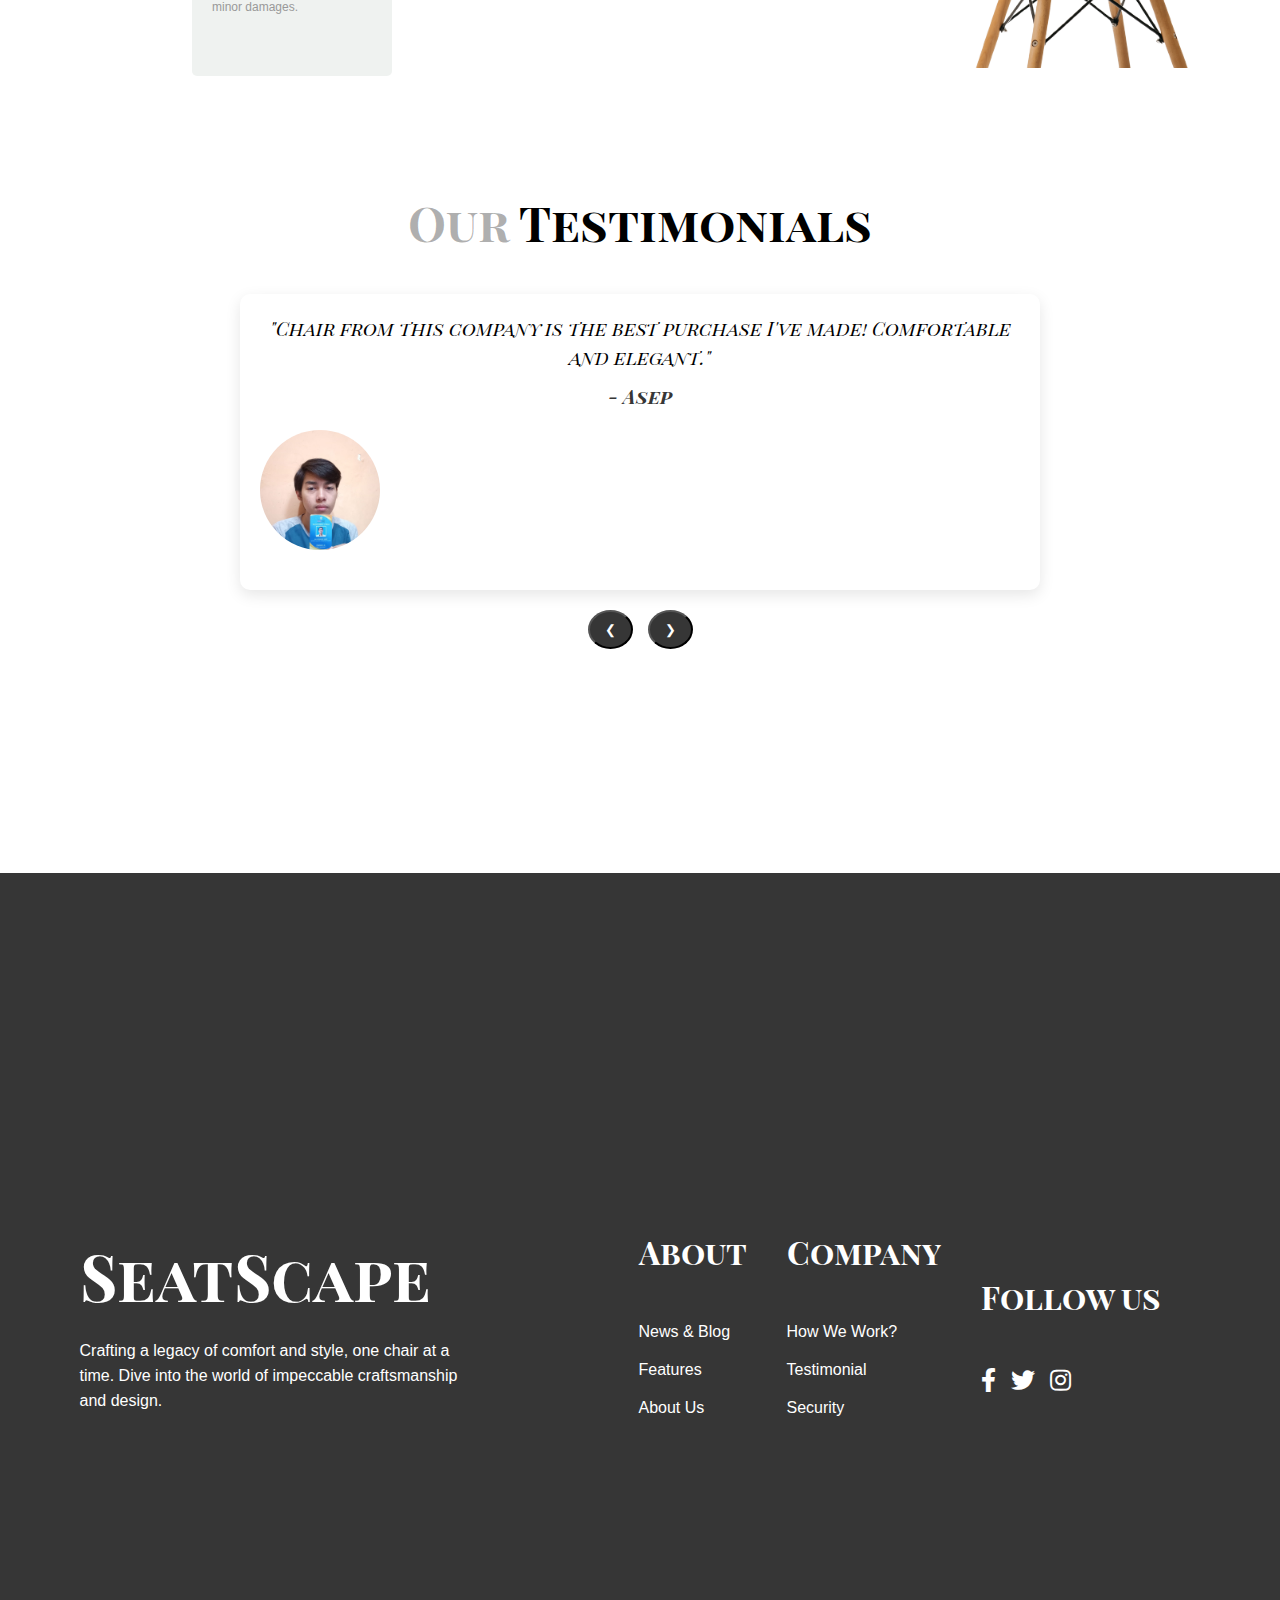
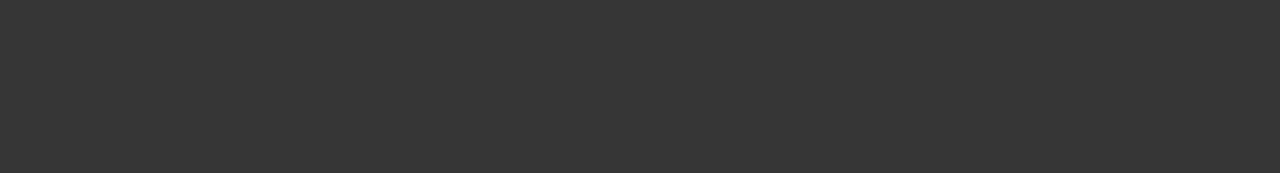
==== commit 83494fc3: "first commit" ====
--- a/index.html
+++ b/index.html
@@ -6,17 +6,23 @@
     <title>Chairs</title>
     <link rel="stylesheet" href="https://cdnjs.cloudflare.com/ajax/libs/font-awesome/5.15.3/css/all.min.css">
     <link rel="stylesheet" href="style.css" />
+    <link href="https://fonts.googleapis.com/css2?family=Playfair+Display+SC&display=swap" rel="stylesheet">
+    <script src="index.js"></script>
+
   </head>
   <body>
     <nav>
       <div class="logo">
-        <h1>Logo</h1>
-      </div>
+        <h1>SeatScape</h1>
+      </div>
+
 
       <ul>
-        <li><a href="#products-container">Furniture</a></li>
-        <li><a href="#why-us">Project.</a></li>
-        <li><a href="#footer">About Us</a></li>
+        <li><a href="index.html">Homepage</a></li>
+        <li><a href="#testimonial">Testimonial</a></li>
+        <li><a href="products.html">Shop</a></li>
+        <li><a href="contact-us.html">Contact us</a></li>
+
       </ul>
 
       <button class="btn-fill">Register</button>
@@ -34,7 +40,10 @@
         </p>
         <div class="btns-container">
           <button class="btn-fill">Register</button>
-          <button class="btn-outline">Learn More</button>
+          <a href="https://catesthill.com/2017/11/10/your-home-needs-this-fritz-hansens-series-7-chair/" target="_blank" class="btn-link">
+            <button class="btn-outline">Learn More</button>
+         </a>
+  
         </div>
       </div>
 
@@ -94,10 +103,7 @@
           </div>
         </div>
       </div>
-      <div class="b-container">
-        <button>&#x2190;</button>
-        <button>&rarr;</button>
-      </div>
+
     </section>
 
     <section id="why-us" class="why-us">
@@ -117,30 +123,29 @@
             <div class="star">&#9733;</div>
             <h1 class="card-title">Longevity</h1>
             <p class="card-info">
-              Lorem Ipsum is simply dummy text of the printing and typesetting
-              industry.
-            </p>
-          </div>
-          <div class="card">
+              Decades of design experience.
+            </p>
+          </div>
+          <div class="card card-fill">
+            <div class="star">&#9733;</div>
             <h1 class="card-title">Quality</h1>
             <p class="card-info">
-              Lorem Ipsum is simply dummy text of the printing and typesetting
-              industry.
-            </p>
-          </div>
-          <div class="card">
+              Meticulous attention to detail.
+            </p>
+          </div>
+          <div class="card card-fill">
+            <div class="star">&#9733;</div>
             <h1 class="card-title">Heritage</h1>
             <p class="card-info">
-              Lorem Ipsum is simply dummy text of the printing and typesetting
-              industry.
-            </p>
-          </div>
+              Blending tradition with modern ergonomics.
+            </p>
+          </div>
+          
           <div class="card card-fill">
             <div class="star">&#9733;</div>
             <h1 class="card-title">Community</h1>
             <p class="card-info">
-              Lorem Ipsum is simply dummy text of the printing and typesetting
-              industry.
+              Supporting artisans and sustainability.
             </p>
           </div>
         </div>
@@ -158,24 +163,21 @@
             <div class="star">&#9733;</div>
             <h1>Dilvery</h1>
             <p>
-              Lorem Ipsum is simply dummy text of the printing and typesetting
-              industry.
+              Swift and secure delivery to your doorstep
             </p>
           </div>
           <div class="card card-fill">
             <div class="star">&#9733;</div>
             <h1>Gurantee</h1>
             <p>
-              Lorem Ipsum is simply dummy text of the printing and typesetting
-              industry.
+              Unparalleled quality assurance.
             </p>
           </div>
           <div class="card card-fill">
             <div class="star">&#9733;</div>
             <h1>Free Repair</h1>
             <p>
-              Lorem Ipsum is simply dummy text of the printing and typesetting
-              industry.
+              Complimentary repair for minor damages.
             </p>
           </div>
         </div>
@@ -189,35 +191,92 @@
       </div>
     </section>
 
-    <section class="testimonials">
-      <h2 class="main-headings">What Our Customers Say</h2>
-  
-      <div class="testimonial-cards">
-          <div class="testimonial-card">
-              <img src="Images/ikbal.jpg" alt="User 1">
-              <p>"Chair from this company is the best purchase I've made! Comfortable and elegant."</p>
-              <h3>- Asep</h3>
-          </div>
-  
-          <div class="testimonial-card">
-              <img src="Images/muaw.jpg" alt="User 2">
-              <p>"Outstanding quality and service! Highly recommend for everyone."</p>
-              <h3>- Guntur</h3>
-          </div>
-  
-          <div class="testimonial-card">
-              <img src="Images/ihza.jpg" alt="User 3">
-              <p>"Never thought a chair could make such a difference. Totally worth the price."</p>
-              <h3>- Jalu</h3>
-          </div>
-      </div>
-  </section>
-  
+    <section id="testimonial" class="testimonials">
+      <h1 class="main-headings">Our <span>Testimonials</span></h1>
+      <div class="testimonial-wrapper">
+        
+        <!-- Slider container -->
+        <div class="testimonial-slider">
+      
+          <!-- Testimonial 1 -->
+          <div class="testimonial-card">
+            <blockquote>
+                <p>"Chair from this company is the best purchase I've made! Comfortable and elegant."</p>
+                <h3>- Asep</h3>
+            </blockquote>
+            <div class="testimonial-img-wrapper">
+                <img src="Images/ikbal.jpg" alt="User 1">
+            </div>
+          </div>
+      
+          <!-- Testimonial 2 -->
+          <div class="testimonial-card">
+            <blockquote>
+                <p>"Never felt this good sitting for hours. Great for my home office."</p>
+                <h3>- Budi</h3>
+            </blockquote>
+            <div class="testimonial-img-wrapper">
+                <img src="Images/muaw.jpg" alt="User 2">
+            </div>
+          </div>
+      
+          <!-- Testimonial 3 -->
+          <div class="testimonial-card">
+            <blockquote>
+                <p>"Impressive build quality. Worth every penny."</p>
+                <h3>- Cinta</h3>
+            </blockquote>
+            <div class="testimonial-img-wrapper">
+                <img src="Images/ihza.jpg" alt="User 3">
+            </div>
+          </div>
+      
+          <!-- Testimonial 4 -->
+          <div class="testimonial-card">
+            <blockquote>
+                <p>"The attention to detail on these chairs is just outstanding."</p>
+                <h3>- Dodi</h3>
+            </blockquote>
+            <div class="testimonial-img-wrapper">
+                <img src="Images/aiony-haust-3TLl_97HNJo-unsplash-removebg-preview.png" alt="User 4">
+            </div>
+          </div>
+      
+          <!-- Testimonial 5 -->
+          <div class="testimonial-card">
+            <blockquote>
+                <p>"A blend of luxury and comfort. I am so glad I bought this."</p>
+                <h3>- Euis</h3>
+            </blockquote>
+            <div class="testimonial-img-wrapper">
+                <img src="Images/jackson-schaal-AR9mvykzSOA-unsplash-removebg-preview.png" alt="User 5">
+            </div>
+          </div>
+      
+          <!-- Testimonial 6 -->
+          <div class="testimonial-card">
+            <blockquote>
+                <p>"Transformed my living room into something out of a magazine!"</p>
+                <h3>- Fajar</h3>
+            </blockquote>
+            <div class="testimonial-img-wrapper">
+                <img src="Images/jurica-koletic-7YVZYZeITc8-unsplash-removebg-preview.png" alt="User 6">
+            </div>
+          </div>
+      
+          <!-- Navigasi slider -->
+          <div class="slider-nav">
+            <button class="prev">&#10094;</button>
+            <button class="next">&#10095;</button>
+          </div>
+        </div>
+      </div>
+    </section>
   
 
     <footer>
       <div class="logo-container">
-        <h1>Logo</h1>
+        <h1>SeatScape</h1>
         <p>
           Crafting a legacy of comfort and style, one chair at a time. Dive into the world of impeccable craftsmanship and design.
         </p>
@@ -233,22 +292,58 @@
         <div class="container">
           <h1>Company</h1>
           <p>How We Work?</p>
-          <p>Capital</p>
+          <p>Testimonial</p>
           <p>Security</p>
         </div>
+      
         <div class="container">
-          <h1>Support</h1>
-          <p>FAQs</p>
-          <p>Support</p>
-          <p>Contact Us</p>
-        </div>
+          <h1>Follow us</h1>
         <div class="social-media">
           <a href="https://facebook.com/yourcompany" target="_blank"><i class="fab fa-facebook-f"></i></a>
           <a href="https://twitter.com/yourcompany" target="_blank"><i class="fab fa-twitter"></i></a>
-          <a href="https://instagram.com/yourcompany" target="_blank"><i class="fab fa-instagram"></i></a>
-      </div>
-      
+          <a href="https://instagram.com/hanifxy_" target="_blank"><i class="fab fa-instagram"></i></a>
       </div>
     </footer>
+    <button id="scrollToTopButton" onclick="scrollToTop()" title="Go to top">&#8679;</button>
+<script>
+
+// buat testimonial
+let slideIndex = 1;
+showSlides(slideIndex);
+
+// Fungsi navigasi
+function plusSlides(n) {
+  showSlides(slideIndex += n);
+}
+
+// Fungsi untuk menampilkan slide
+function showSlides(n) {
+  let slides = document.getElementsByClassName("testimonial-card");
+  
+  if (n > slides.length) {
+    slideIndex = 1;
+  }
+  if (n < 1) {
+    slideIndex = slides.length;
+  }
+  
+  for (let i = 0; i < slides.length; i++) {
+    slides[i].style.display = "none";
+  }
+
+  slides[slideIndex-1].style.display = "block";
+}
+
+// Event listener untuk tombol navigasi
+document.querySelector(".prev").addEventListener("click", function() {
+  plusSlides(-1);
+});
+document.querySelector(".next").addEventListener("click", function() {
+  plusSlides(1);
+})
+;
+
+
+</script>
   </body>
 </html>
--- a/style.css
+++ b/style.css
@@ -1,50 +1,71 @@
-@import url("https://fonts.googleapis.com/css2?family=Playfair+Display&display=swap");
 
 * {
-  padding: 0;
-  margin: 0;
-  box-sizing: border-box;
+    padding: 0;
+    margin: 0;
+    box-sizing: border-box;
+    scroll-behavior: smooth;
 }
 
 :root {
-  --main-color: #e3e8e4;
-  --primary-color: #363636;
-  --main-font: "Playfair Display SC", serif;
+    --main-color: #e3e8e4;
+    --primary-color: #363636;
+    --main-font: "Playfair Display SC", serif;
+}
+
+body {
+    font-family: var(--main-font);
 }
 
 nav {
-  display: flex;
-  justify-content: space-around;
-  align-items: center;
-  text-align: center;
-  font-family: sans-serif;
-  padding: 10px;
-}
+    display: flex;
+    justify-content: space-around;
+    align-items: center;
+    text-align: center;
+    padding: 10px;
+    position: fixed;
+    top: 0;
+    width: 100%;
+    z-index: 1000;
+background-color: #fff;
+border-bottom: 2px solid #363636;
+    box-shadow: 0px 2px 10px rgba(0, 0, 0, 0.1);
+}
+
 
 ul li {
-  display: inline;
-  list-style: none;
+    display: inline;
+    list-style: none;
 }
 
 ul li a {
-  text-decoration: none;
-  color: #000;
-  margin-left: 4rem;
+    text-decoration: none;
+    color: #000;
+    margin-left: 4rem;
+    transition: color 0.3s, transform 0.8s;
 }
 
 ul li a:hover {
-  border-bottom: 2px solid var(--primary-color);
-  padding-bottom: 10px;
+    color: var(--primary-color);
+    transform: scale(1.05);
+    border-bottom: 2px solid var(--primary-color);
+}
+
+.btn-fill, .btn-outline {
+    cursor: pointer;
+    border: none;
 }
 
 .btn-fill {
-  padding: 10px 30px;
-  background: var(--primary-color);
-  border: none;
-  border-radius: 100px;
-  color: #fff;
-  cursor: pointer;
-}
+    padding: 10px 30px;
+    background: var(--primary-color);
+    color: #fff;
+}
+
+.btn-fill:hover {
+    background-color: #2d2d2d;
+    transition: background-color 0.3s ease;
+}
+
 
 .btn-outline {
   background: transparent;
@@ -61,6 +82,7 @@
   flex-wrap: wrap;
   justify-content: space-between;
   align-items: center;
+  padding-top: 60px;
 }
 
 .content-container {
@@ -139,6 +161,7 @@
   flex-wrap: wrap;
   justify-content: space-around;
   align-items: center;
+  
 }
 
 .product {
@@ -147,6 +170,17 @@
   justify-content: center;
   align-items: center;
   margin-top: 50px;
+  transition: transform 0.3s, opacity 0.3s; /* Adding a transition effect */
+  transform: scale(1); /* Default scale */
+  opacity: 1; /* Default opacity */
+}
+.product:hover {
+  transform: scale(1.05); /* On hover, slightly scale up the product */
+  opacity: 0.9; /* Reduce opacity for a slight fade effect */
+}
+.product:hover .product-content {
+  transform: translateY(-10px); /* Slightly move the content upwards */
+  transition: transform 0.3s; /* Smooth transition effect */
 }
 
 .product .product-img-layer {
@@ -176,32 +210,44 @@
   background-size: cover;
   background-position: center;
 }
+.product .product-img-layer .img-four {
+  background: url(Images/sam-moghadam-khamseh-kvmdsTrGOBM-unsplash-removebg-preview.png);
+  background-size: cover;
+  background-position: center;
+}
+.product .product-img-layer .img-five {
+  background: url(Images/pexels-ron-lach-8346055-removebg-preview.png);
+  background-size: cover;
+  background-position: center;
+}
+.product .product-img-layer .img-six {
+  background: url(Images/eugenivy_now-1JJJIHh7-Mk-unsplash-removebg-preview.png);
+  background-size: cover;
+  background-position: center;
+}
+.product .product-img-layer .img-seven {
+  background: url(Images/kelly-miller-BL6XQLZeXpg-unsplash-removebg-preview.png);
+  background-size: cover;
+  background-position: center;
+}
+.product .product-img-layer .img-eight {
+  background: url(Images/suchit-poojari-ljRiZl00n18-unsplash-removebg-preview.png);
+  background-size: cover;
+  background-position: center;
+}
 
 .product-content {
   background: var(--primary-color);
-  padding: 27px;
+  padding: 17px;
   padding-bottom: 50px;
+  margin-bottom: 30px;
   text-align: center;
   color: #fff;
 }
 
 .product-content .product-name {
   font-family: sans-serif;
-  margin-bottom: 10px;
-}
-
-.b-container {
-  text-align: center;
-}
-
-.b-container button {
-  border: none;
-  background: transparent;
-  font-size: 2rem;
-  cursor: pointer;
-  margin: 0 auto;
-  margin-left: 20px;
-  margin-top: 20px;
+  margin-bottom: 20px;
 }
 
 /* why us */
@@ -212,6 +258,7 @@
   align-items: center;
   margin-top: 10rem;
 }
+
 
 .why-us .img-layer {
   width: 400px;
@@ -312,47 +359,95 @@
   height: 450px;
 }
 
-/* Testimonials */
+/* Mengatur bagian testimonials */
 .testimonials {
-  margin-top: 10rem;
+  margin-top: 50px;
+  padding: 4rem 0;
+  text-align: center; /* Menambahkan text-align ke tengah */
+  width: 100%; 
+}
+
+/* Mengatur wrapper dari bagian testimonial agar kontennya berada di tengah */
+.testimonial-wrapper {
+  display: flex;
+  justify-content: center; /* Menyesuaikan konten agar berada di tengah secara horizontal */
+  align-items: center; /* Menyesuaikan konten agar berada di tengah secara vertikal */
+  flex-direction: column; /* Mengatur arah konten agar vertical */
+  width: 80%; /* Anda bisa menyesuaikan lebar sesuai kebutuhan */
+  margin: 0 auto; /* Membuat konten berada di tengah */
+}
+
+.testimonials-section {
+  padding: 50px 0;
+  background-color: var(--main-color);
   text-align: center;
-  padding: 2rem 0;
-  background-color: var(--main-color);
-}
-
-.testimonial-cards {
-  display: flex;
-  flex-wrap: wrap;
-  justify-content: space-around;
-  margin-top: 2rem;
 }
 
 .testimonial-card {
-  width: 300px;
-  border: 1px solid var(-);
+  max-width: 800px;
+  margin: 20px auto;
+  padding: 20px;
+  box-shadow: 0 5px 15px rgba(0,0,0,0.1);
+  display: flex;
+  flex-direction: column;
+  align-items: center;
+  background-color: #fff;
   border-radius: 10px;
-  margin: 1rem;
-  padding: 1rem;
-  background-color: #fff;
-  box-shadow: 0 4px 8px rgba(0, 0, 0, 0.1);
-}
-
-.testimonial-card img {
-  width: 90px;
-  height: 90px;
-  border-radius: 60%;
-  margin-bottom: 2rem;
-}
-
-.testimonial-card p {
+}
+
+.testimonial-img-wrapper {
+  width: 120px;
+  height: 120px;
+  border-radius: 50%;
+  margin-bottom: 20px;
+  overflow: hidden;
+}
+
+.testimonial-img-wrapper img {
+  width: 100%;
+  height: 100%;
+  object-fit: cover;
+}
+
+blockquote {
+  font-size: 1.2em;
   font-style: italic;
-  margin: 1rem 0;
-}
-
-.testimonial-card h3 {
+  line-height: 1.5;
+  margin-bottom: 20px;
+}
+
+blockquote p {
+  margin-bottom: 10px;
+}
+
+blockquote h3 {
+  font-size: 1em;
+  font-weight: bold;
   color: var(--primary-color);
-  font-weight: 600;
-}
+}
+
+.slider-nav {
+  display: flex;
+  gap: 15px;
+  justify-content: center;
+  align-items: center;
+  margin-top: 20px;
+}
+
+.prev, .next {
+  background: var(--primary-color);
+  color: #fff;
+  padding: 10px 15px;
+  border-radius: 50%;
+  cursor: pointer;
+  transition: background 0.3s;
+}
+
+.prev:hover, .next:hover {
+  background-color: #2d2d2d;
+}
+
+
 /* Fixed the Testimonials Heading */
 .testimonials .main-headings {
   font-size: 3rem;  /* Reduced font size for subheading */
@@ -418,6 +513,28 @@
   margin-bottom: 20px;
 }
 
+
+#scrollToTopButton {
+  display: none; /* Initially hidden */
+  position: fixed;
+  bottom: 20px;
+  right: 20px;
+  z-index: 99;
+  font-size: 18px;
+  border: none;
+  outline: none;
+  background-color: var(--primary-color);
+  color: white;
+  cursor: pointer;
+  padding: 10px 20px;
+  border-radius: 4px;
+  transition: background-color 0.3s;
+}
+
+#scrollToTopButton:hover {
+  background-color: #2d2d2d;
+}
+
 @media only screen and (max-width: 1150px) {
   .img-container {
     width: 340px;
@@ -426,13 +543,16 @@
   .d-none {
     display: none;
   }
-}
+
+}
+
 
 @media only screen and (max-width: 900px) {
   header {
     height: 120vh;
     text-align: center;
     justify-content: center;
+    margin-top: 100px;
   }
 
   header .content-container {
@@ -440,6 +560,15 @@
     margin-top: 4rem;
     margin-left: 0;
   }
+  ul li {
+    display: block;
+    margin-bottom: 1rem;
+}
+
+ul li a {
+    margin-left: 0;
+}
+
 
   .popularity {
     margin-top: 22rem;
@@ -460,6 +589,15 @@
     width: 350px;
     height: 350px;
   }
+  ul li {
+    display: block;
+    margin-bottom: 1rem;
+}
+
+ul li a {
+    margin-left: 0;
+}
+
 
   .popularity div h1 {
     font-size: 2rem;
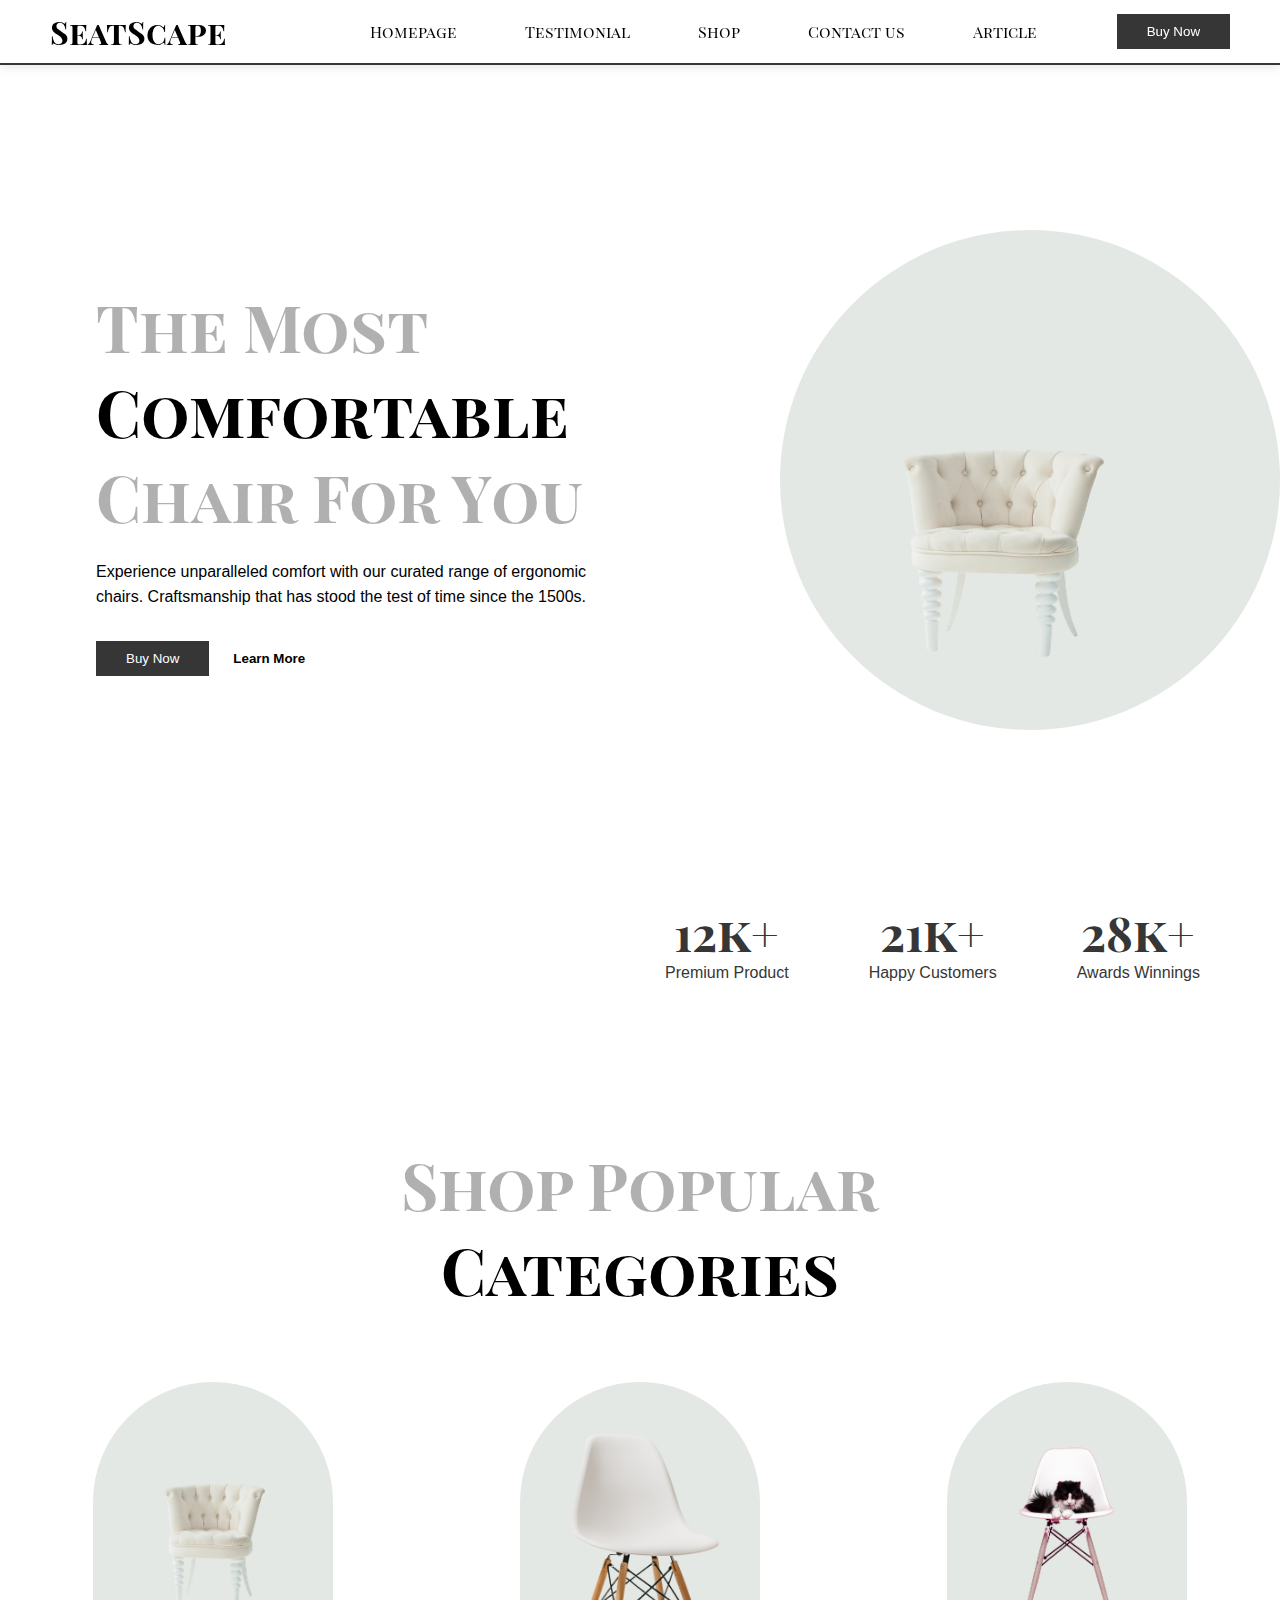
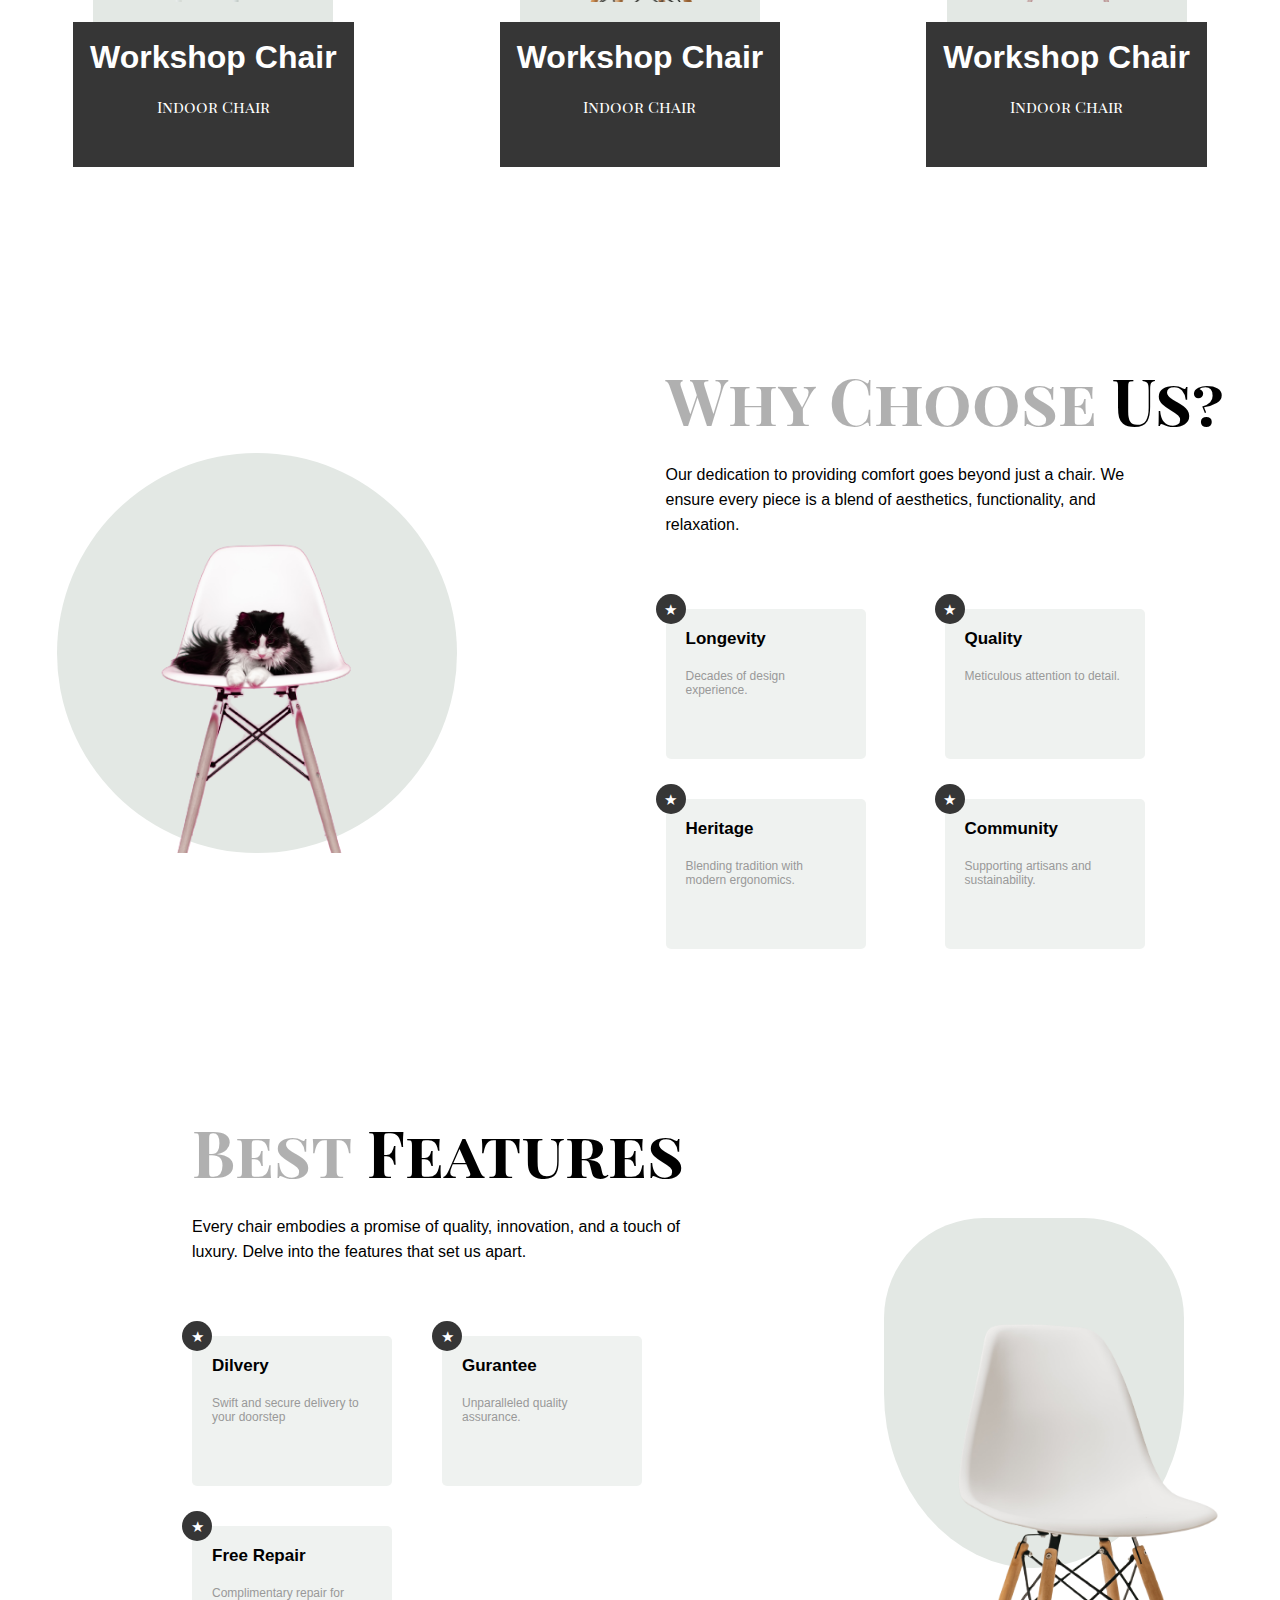
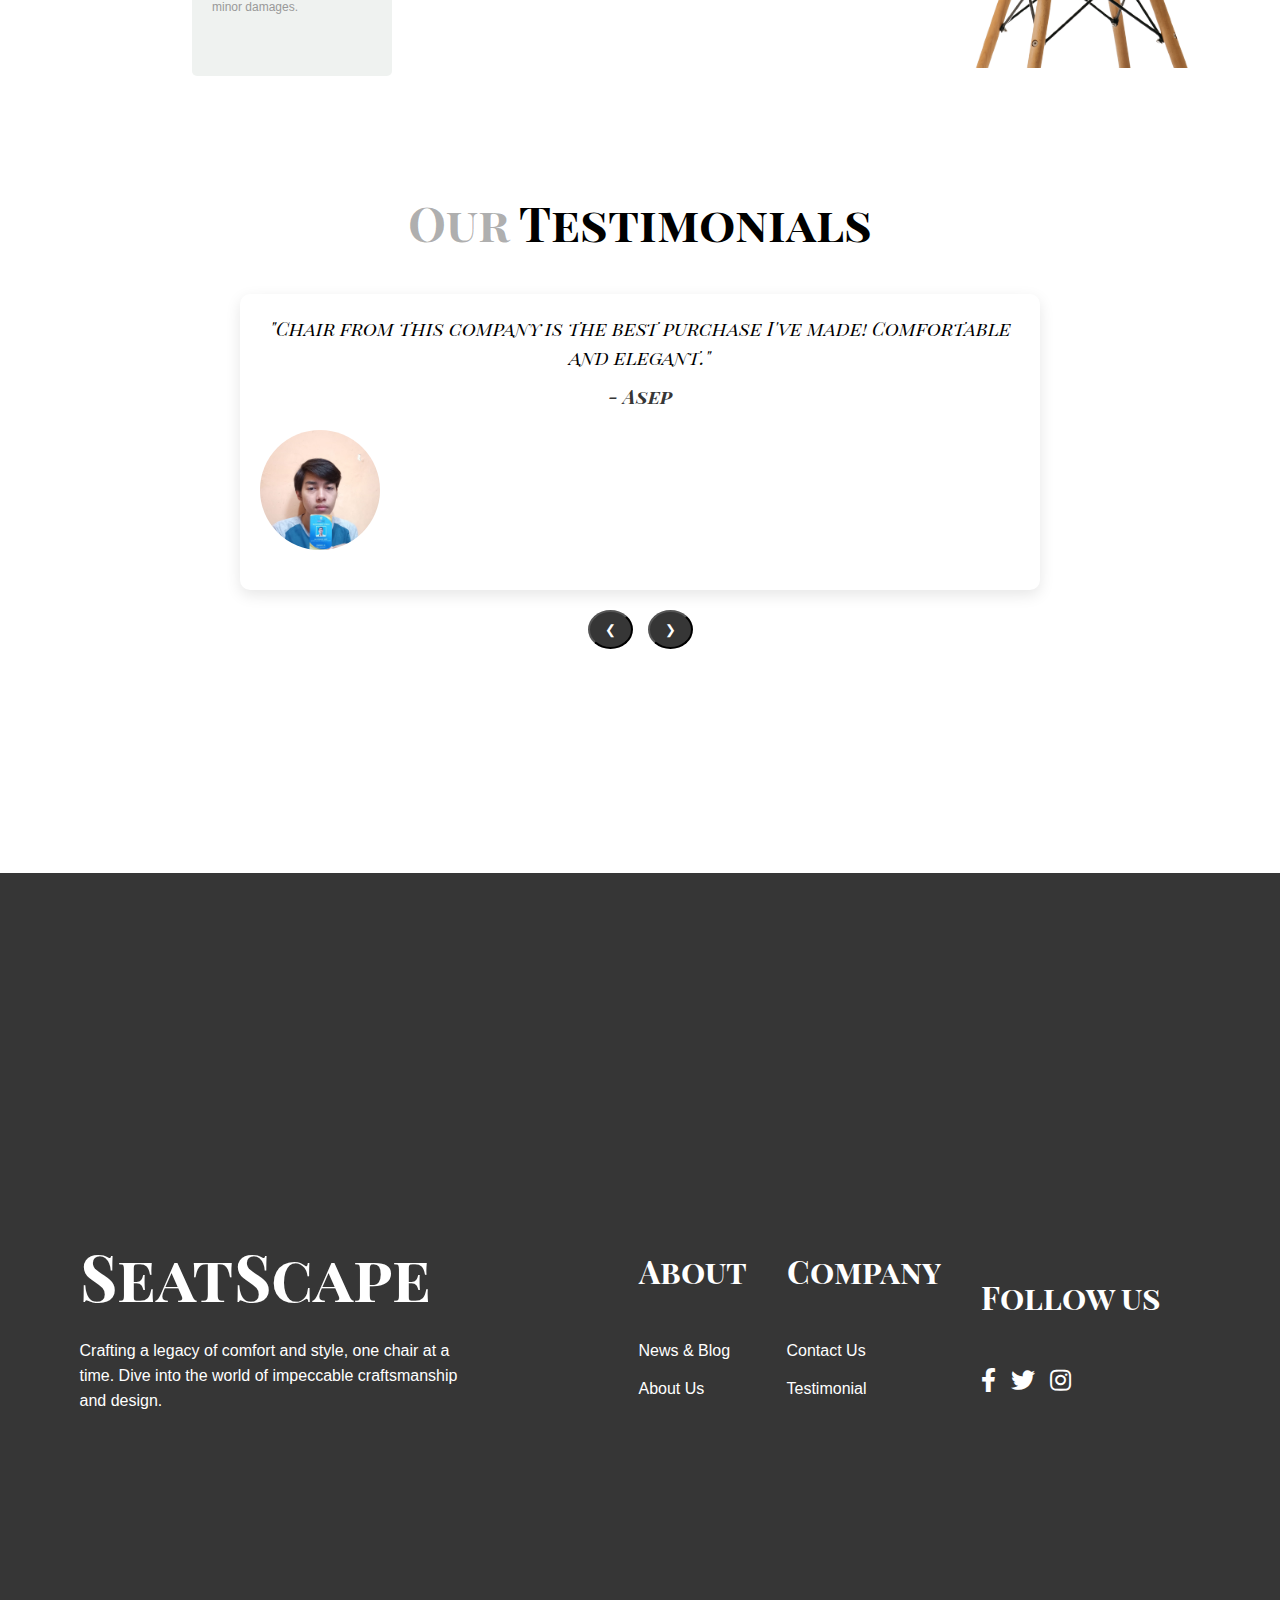
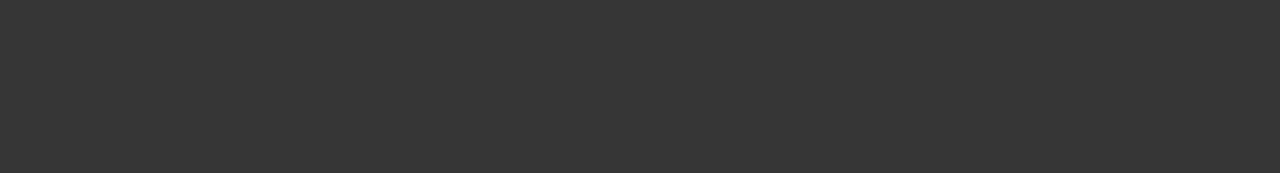
==== commit fdc18d7d: "done" ====
--- a/index.html
+++ b/index.html
@@ -13,19 +13,16 @@
   <body>
     <nav>
       <div class="logo">
-        <h1>SeatScape</h1>
-      </div>
-
-
+        <h1><a href="index.html" style="color: inherit; text-decoration: none;">SeatScape</a></h1>
+      </div>
       <ul>
         <li><a href="index.html">Homepage</a></li>
         <li><a href="#testimonial">Testimonial</a></li>
         <li><a href="products.html">Shop</a></li>
-        <li><a href="contact-us.html">Contact us</a></li>
-
+        <li><a href="contact us.html">Contact us</a></li>
+        <li><a href="blog.html">Article</a></li>
       </ul>
-
-      <button class="btn-fill">Register</button>
+      <button class="btn-fill">Buy Now</button>
     </nav>
 
     <header>
@@ -39,15 +36,15 @@
           Experience unparalleled comfort with our curated range of ergonomic chairs. Craftsmanship that has stood the test of time since the 1500s.
         </p>
         <div class="btns-container">
-          <button class="btn-fill">Register</button>
-          <a href="https://catesthill.com/2017/11/10/your-home-needs-this-fritz-hansens-series-7-chair/" target="_blank" class="btn-link">
+          <button class="btn-fill">Buy Now</button>
+          <a href="blog/intruduction.html" target="_blank" class="btn-link">
             <button class="btn-outline">Learn More</button>
          </a>
   
         </div>
       </div>
 
-      <div class="img-container">
+      <div class="img-container d-none">
         <img
           src="Images/daniil-silantev-1P6AnKDw6S8-unsplash-removebg-preview.png"
         />
@@ -114,8 +111,8 @@
       </div>
 
       <div class="content-container">
-        <h1 class="main-headings">Why Choose <span> Us?</span></h1>
-        <p class="primary-headings">
+        <h1 class="main-headings" id="main">Why Choose <span> Us?</span></h1>
+        <p class="primary-headings" id="pri">
           Our dedication to providing comfort goes beyond just a chair. We ensure every piece is a blend of aesthetics, functionality, and relaxation.
         </p>
         <div class="cards">
@@ -154,8 +151,8 @@
 
     <section id="features" class="features">
       <div class="content-container">
-        <h1 class="main-headings">Best <span> Features</span></h1>
-        <p class="primary-headings">
+        <h1 class="main-headings" id="main">Best <span> Features</span></h1>
+        <p class="primary-headings" id="pri">
           Every chair embodies a promise of quality, innovation, and a touch of luxury. Delve into the features that set us apart.
         </p>
         <div class="cards">
@@ -276,7 +273,7 @@
 
     <footer>
       <div class="logo-container">
-        <h1>SeatScape</h1>
+        <h1><a href="index.html" style="color: inherit; text-decoration: none;">SeatScape</a></h1>
         <p>
           Crafting a legacy of comfort and style, one chair at a time. Dive into the world of impeccable craftsmanship and design.
         </p>
@@ -285,15 +282,15 @@
       <div class="about-company">
         <div class="container">
           <h1>About</h1>
-          <p>News & Blog</p>
-          <p>Features</p>
-          <p>About Us</p>
+          <p><a href="blog.html" style="color: inherit; text-decoration: none;">News & Blog</a></p>
+          <!-- <p>Features</p> -->
+          <p><a href="blog/intruduction.html" style="color: inherit; text-decoration: none;">About Us</a></p>
         </div>
         <div class="container">
           <h1>Company</h1>
-          <p>How We Work?</p>
-          <p>Testimonial</p>
-          <p>Security</p>
+          <p><a href="contact us.html" style="color: inherit; text-decoration: none;">Contact Us</a></p>
+          <p><a href="#testimonial" style="color: inherit; text-decoration: none;">Testimonial</a></p>
+          <!-- <p>Security</p> -->
         </div>
       
         <div class="container">
--- a/style.css
+++ b/style.css
@@ -581,8 +581,19 @@
 }
 
 @media only screen and (max-width: 600px) {
+  #why-us, #features {
+    text-align: center;
+    padding: 10px;
+  }
+
   .primary-headings {
     width: 350px;
+    font-size: 16px; 
+  }
+
+  .main-headings {
+    font-size: 3rem;
+    text-align: center;
   }
 
   .img-container {
@@ -592,11 +603,11 @@
   ul li {
     display: block;
     margin-bottom: 1rem;
-}
-
-ul li a {
-    margin-left: 0;
-}
+  }
+
+  ul li a {
+      margin-left: 0;
+  }
 
 
   .popularity div h1 {
@@ -610,20 +621,49 @@
     margin-top: 7rem;
   }
 
-  .main-headings {
-    font-size: 3rem;
-    text-align: center;
-  }
-
   .d-none {
     display: none;
   }
 
   .cards {
     margin-right: 5rem;
+    display: flex;
+    flex-direction: column;
+    gap: 10px;
+  }
+
+  .card {
+    text-align: center;
+    padding: 10px;
   }
 
   .card-fill {
     margin-left: 10px;
   }
-}
+  .testimonial-img-wrapper {
+    display: flex;
+    justify-content: center;
+  }
+
+  #features .img-container {
+    display: none;
+  }
+}
+
+@media only screen and (max-width: 580px) {
+  #pri {
+    width: 200px;
+    font-size: 16px; 
+    margin-right: 0;
+  }
+  #main {
+    width: 200px;
+    font-size: 2rem;
+    text-align: center;
+    margin-right: 0;
+  }
+  .logo-container {
+    margin: 0 20px; /* Menambahkan margin sebesar 20 piksel ke kiri dan kanan */
+  }
+  
+}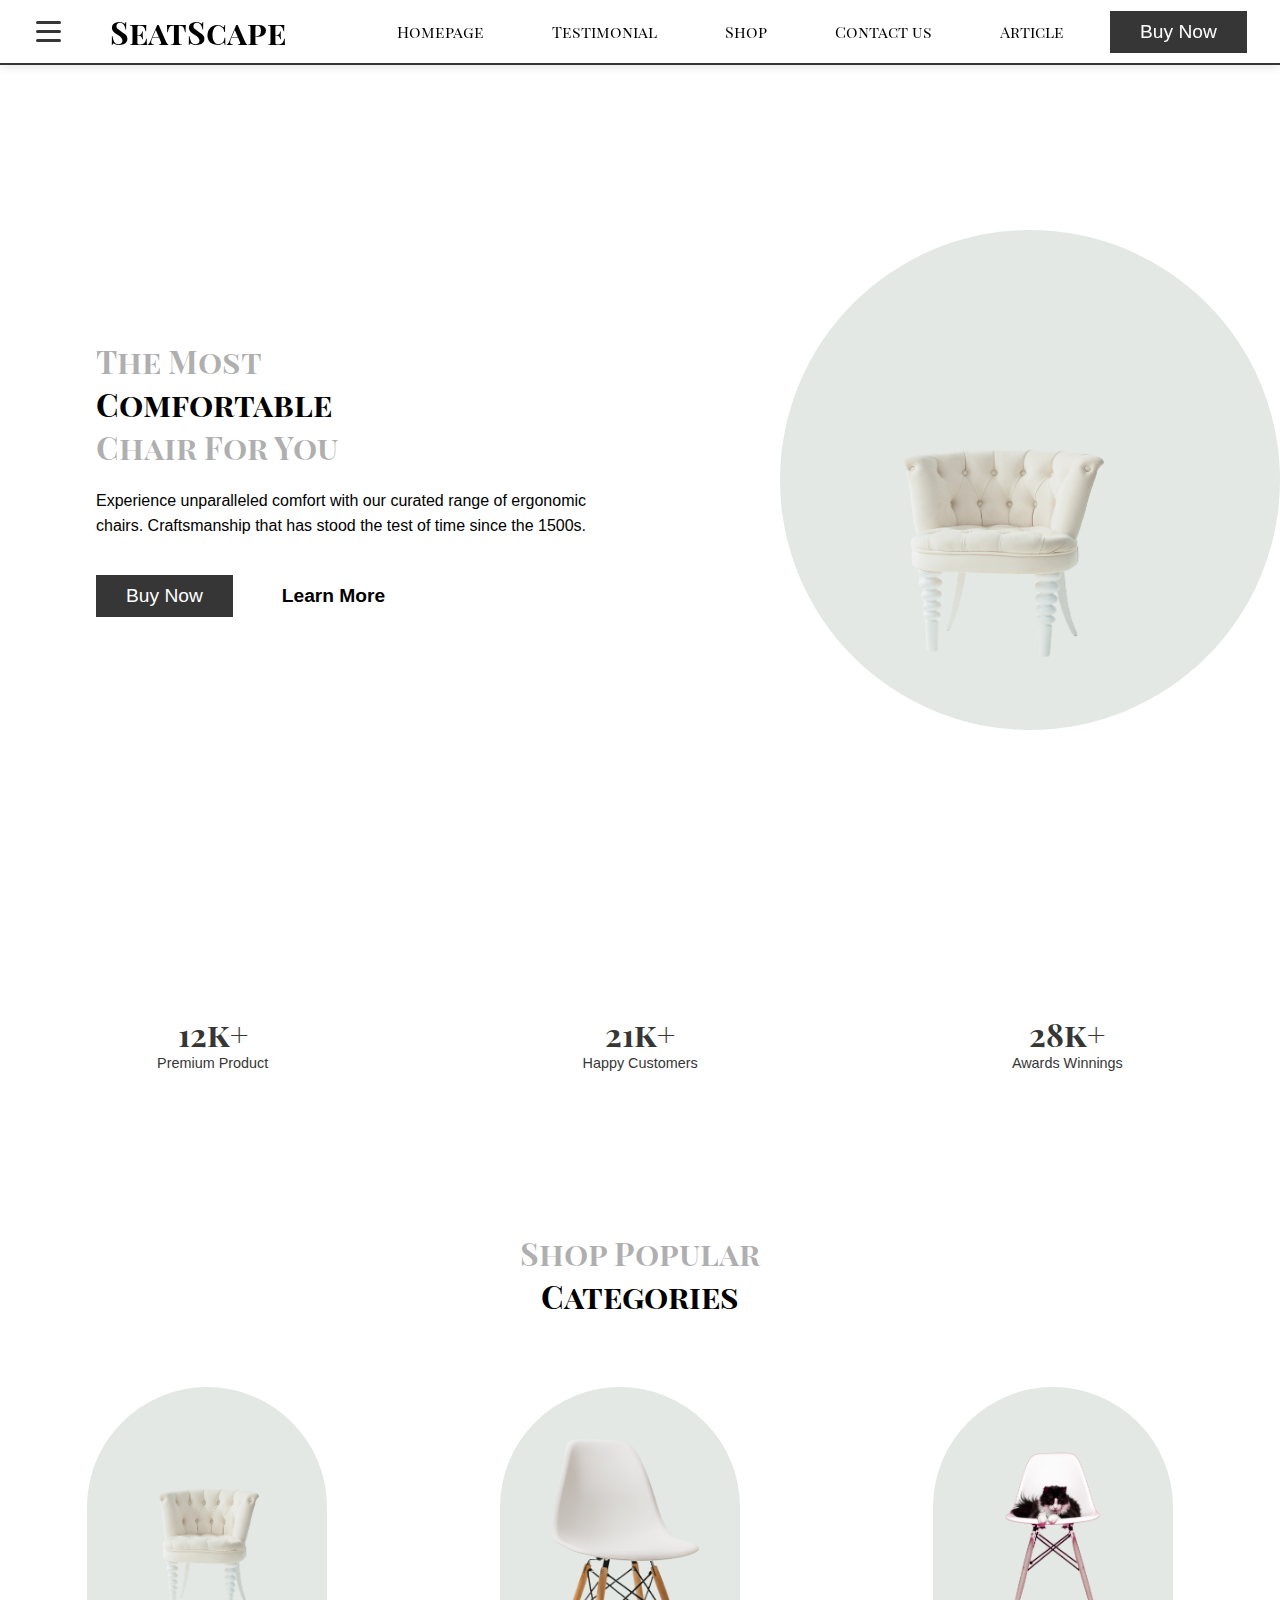
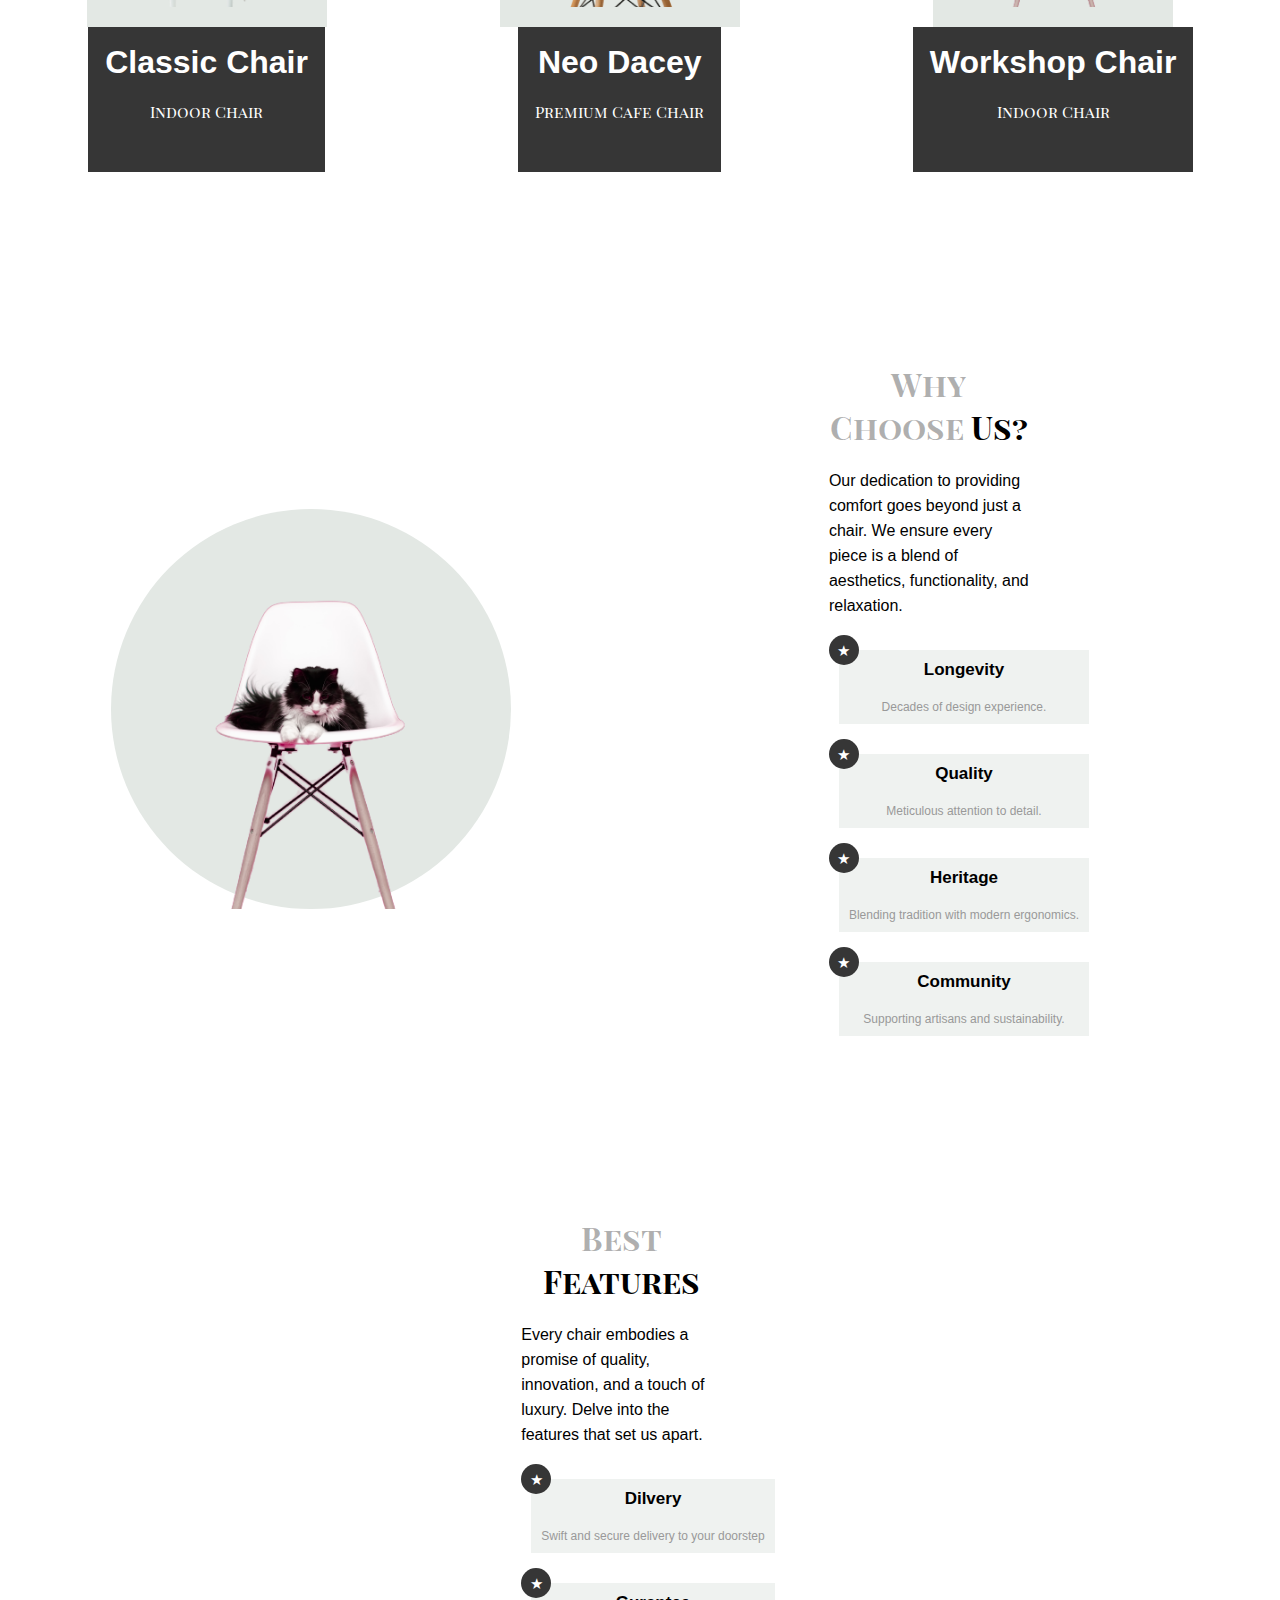
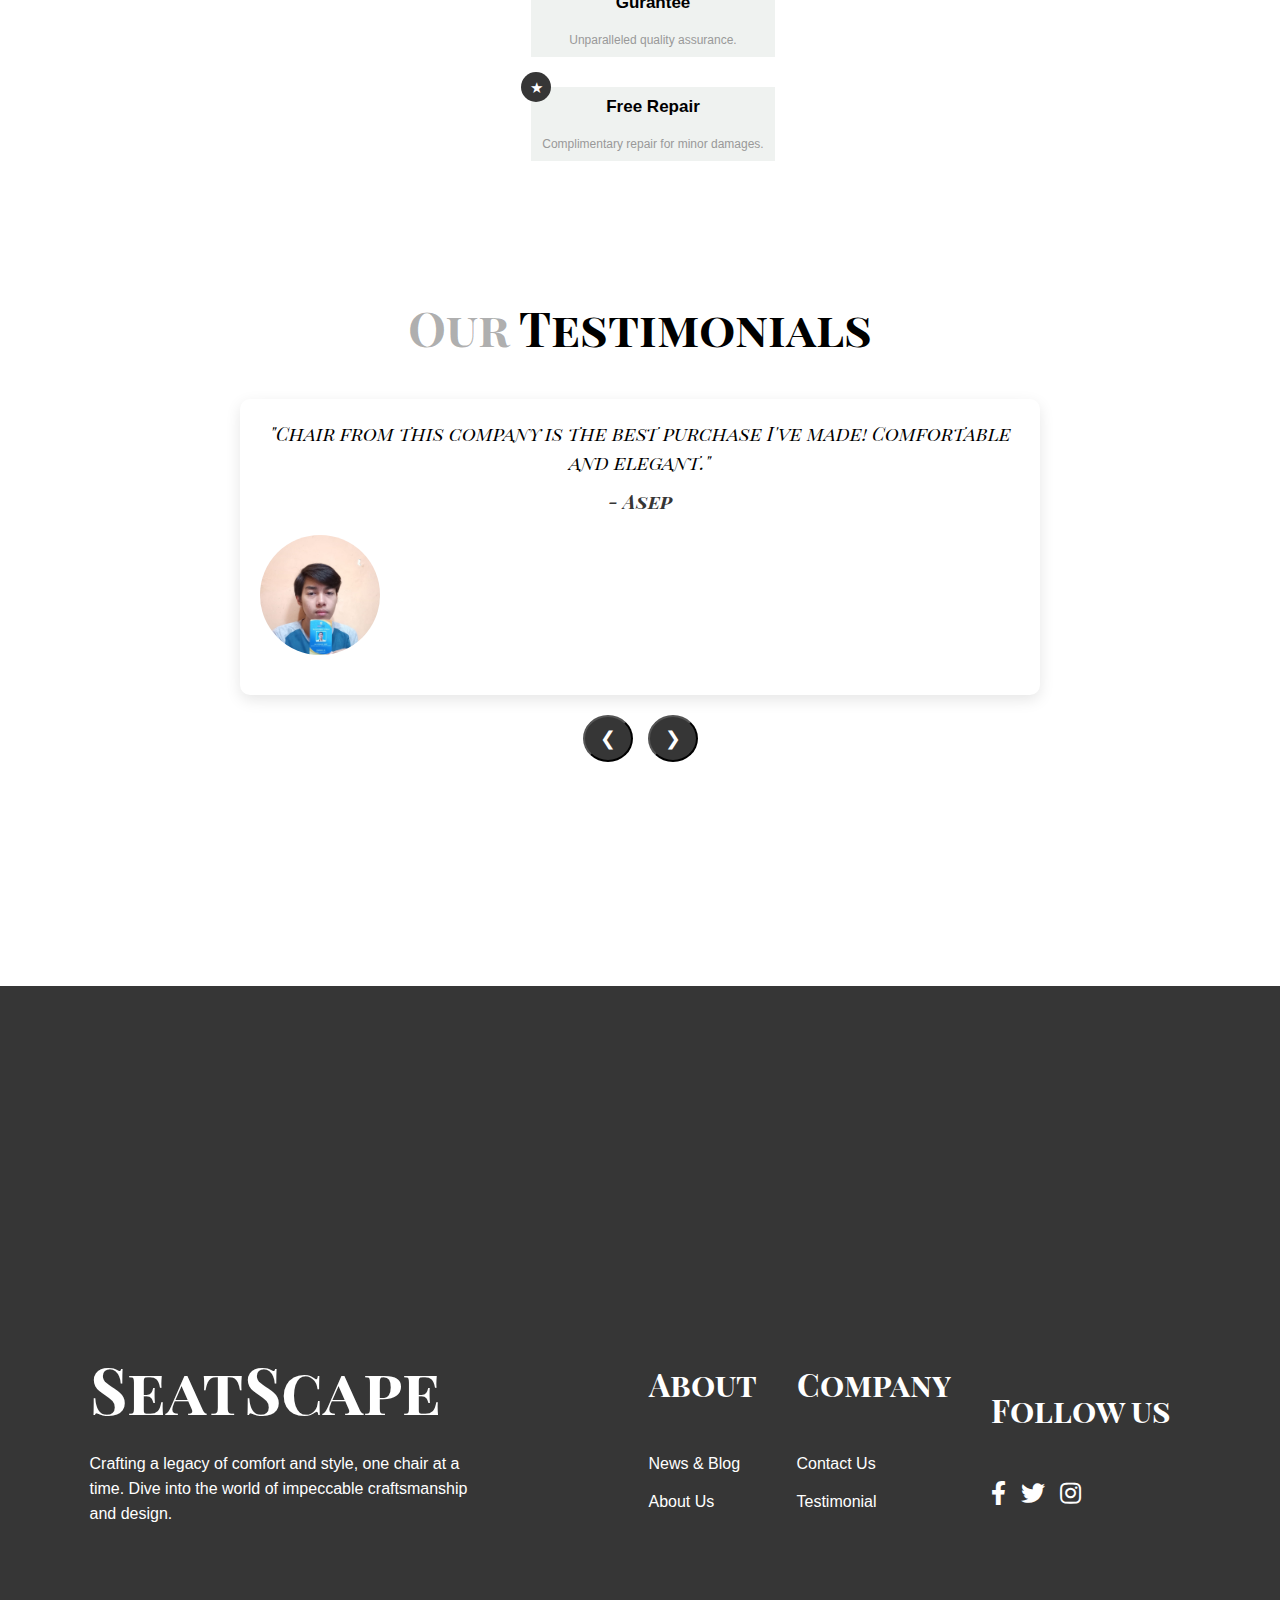
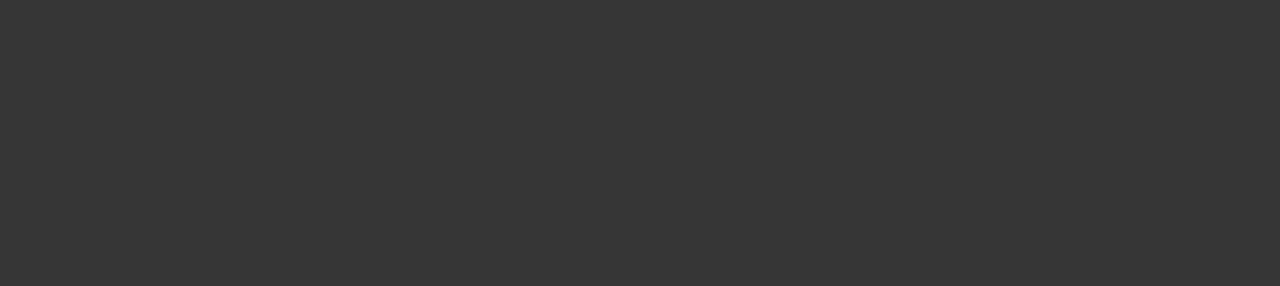
==== commit af70e041: "Memperbaiki navigasi buat burger, deskripsi produk, nama, footer. Update link WhatsApp. Mengubah uku" ====
--- a/index.html
+++ b/index.html
@@ -12,18 +12,27 @@
   </head>
   <body>
     <nav>
+      <div class="menu-toggle" id="mobile-menu">
+          <span class="bar"></span>
+          <span class="bar"></span>
+          <span class="bar"></span>
+      </div>
       <div class="logo">
-        <h1><a href="index.html" style="color: inherit; text-decoration: none;">SeatScape</a></h1>
-      </div>
-      <ul>
-        <li><a href="index.html">Homepage</a></li>
-        <li><a href="#testimonial">Testimonial</a></li>
-        <li><a href="products.html">Shop</a></li>
-        <li><a href="contact us.html">Contact us</a></li>
-        <li><a href="blog.html">Article</a></li>
+          <h1><a href="index.html" style="color: inherit; text-decoration: none;">SeatScape</a></h1>
+      </div>
+      <ul class="nav-list">
+          <li><a href="index.html">Homepage</a></li>
+          <li><a href="index.html#testimonial">Testimonial</a></li>
+          <li><a href="products.html">Shop</a></li>
+          <li><a href="contact us.html">Contact us</a></li>
+          <li><a href="blog.html">Article</a></li>
       </ul>
-      <button class="btn-fill">Buy Now</button>
-    </nav>
+      <a href="https://wa.link/groubo" target="_blank">
+        <button class="btn-fill">Buy Now</button>
+    </a>
+    
+  </nav>
+
 
     <header>
       <div class="content-container">
@@ -44,7 +53,7 @@
         </div>
       </div>
 
-      <div class="img-container d-none">
+      <div class="img-container ">
         <img
           src="Images/daniil-silantev-1P6AnKDw6S8-unsplash-removebg-preview.png"
         />
@@ -77,7 +86,7 @@
             <div class="img img-one"></div>
           </div>
           <div class="product-content">
-            <h1 class="product-name">Workshop Chair</h1>
+            <h1 class="product-name">Classic Chair</h1>
             <p class="product-quality">Indoor Chair</p>
           </div>
         </div>
@@ -86,8 +95,8 @@
             <div class="img img-two"></div>
           </div>
           <div class="product-content">
-            <h1 class="product-name">Workshop Chair</h1>
-            <p class="product-quality">Indoor Chair</p>
+            <h1 class="product-name">Neo Dacey</h1>
+            <p class="product-quality">Premium Cafe Chair</p>
           </div>
         </div>
         <div class="product">
--- a/style.css
+++ b/style.css
@@ -1,71 +1,83 @@
-
 * {
-    padding: 0;
-    margin: 0;
-    box-sizing: border-box;
-    scroll-behavior: smooth;
+  padding: 0;
+  margin: 0;
+  box-sizing: border-box;
+  scroll-behavior: smooth;
 }
 
 :root {
-    --main-color: #e3e8e4;
-    --primary-color: #363636;
-    --main-font: "Playfair Display SC", serif;
+  --main-color: #e3e8e4;
+  --primary-color: #363636;
+  --main-font: "Playfair Display SC", serif;
 }
 
 body {
-    font-family: var(--main-font);
-}
-
+  font-family: var(--main-font);
+}
+
+/* Navigation styles */
 nav {
-    display: flex;
-    justify-content: space-around;
-    align-items: center;
-    text-align: center;
-    padding: 10px;
-    position: fixed;
-    top: 0;
-    width: 100%;
-    z-index: 1000;
-background-color: #fff;
-border-bottom: 2px solid #363636;
-    box-shadow: 0px 2px 10px rgba(0, 0, 0, 0.1);
-}
-
+  display: flex;
+  justify-content: space-around;
+  align-items: center;
+  text-align: center;
+  padding: 10px;
+  position: fixed;
+  top: 0;
+  width: 100%;
+  z-index: 1000;
+  background-color: #fff;
+  border-bottom: 2px solid #363636;
+  box-shadow: 0px 2px 10px rgba(0, 0, 0, 0.1);
+}
+
+.menu-toggle {
+  display: none;
+    flex-direction: column;
+  cursor: pointer;
+}
+
+.bar {
+  background-color: var(--primary-color);
+  height: 3px;
+  width: 25px;
+  margin: 3px;
+  border-radius: 2px;
+}
 
 ul li {
-    display: inline;
-    list-style: none;
+  display: inline;
+  list-style: none;
 }
 
 ul li a {
-    text-decoration: none;
-    color: #000;
-    margin-left: 4rem;
-    transition: color 0.3s, transform 0.8s;
+  text-decoration: none;
+  color: #000;
+  margin-left: 4rem;
+  transition: color 0.3s, transform 0.8s;
 }
 
 ul li a:hover {
-    color: var(--primary-color);
-    transform: scale(1.05);
-    border-bottom: 2px solid var(--primary-color);
+  color: var(--primary-color);
+  transform: scale(1.05);
+  border-bottom: 2px solid var(--primary-color);
 }
 
 .btn-fill, .btn-outline {
-    cursor: pointer;
-    border: none;
+  cursor: pointer;
+  border: none;
 }
 
 .btn-fill {
-    padding: 10px 30px;
-    background: var(--primary-color);
-    color: #fff;
+  padding: 10px 30px;
+  background: var(--primary-color);
+  color: #fff;
 }
 
 .btn-fill:hover {
-    background-color: #2d2d2d;
-    transition: background-color 0.3s ease;
-}
-
+  background-color: #2d2d2d;
+  transition: background-color 0.3s ease;
+}
 
 .btn-outline {
   background: transparent;
@@ -75,7 +87,7 @@
   cursor: pointer;
 }
 
-/* header */
+/* Header styles */
 header {
   height: 100vh;
   display: flex;
@@ -90,7 +102,7 @@
 }
 
 .main-headings {
-  font-size: 4rem;
+  font-size: 2rem;
   font-family: var(--main-font);
   color: #0000004f;
   margin-bottom: 2rem;
@@ -121,7 +133,7 @@
   margin-bottom: 40px;
 }
 
-/* popularity */
+/* Popularity styles */
 .popularity {
   display: flex;
   justify-content: flex-end;
@@ -138,12 +150,13 @@
   color: #363636;
   font-family: var(--main-font);
 }
+
 .popularity div p {
   color: #363636;
   font-family: sans-serif;
 }
 
-/* PRODUCTS */
+/* Products styles */
 .products-heading {
   text-align: center;
   margin-top: 10rem;
@@ -161,7 +174,6 @@
   flex-wrap: wrap;
   justify-content: space-around;
   align-items: center;
-  
 }
 
 .product {
@@ -170,17 +182,17 @@
   justify-content: center;
   align-items: center;
   margin-top: 50px;
-  transition: transform 0.3s, opacity 0.3s; /* Adding a transition effect */
-  transform: scale(1); /* Default scale */
-  opacity: 1; /* Default opacity */
-}
+  transition: transform 0.3s, opacity 0.3s;
+}
+
 .product:hover {
-  transform: scale(1.05); /* On hover, slightly scale up the product */
-  opacity: 0.9; /* Reduce opacity for a slight fade effect */
-}
+  transform: scale(1.05);
+  opacity: 0.9;
+}
+
 .product:hover .product-content {
-  transform: translateY(-10px); /* Slightly move the content upwards */
-  transition: transform 0.3s; /* Smooth transition effect */
+  transform: translateY(-10px);
+  transition: transform 0.3s;
 }
 
 .product .product-img-layer {
@@ -277,16 +289,18 @@
 
 .cards {
   display: grid;
-  grid-template-columns: 2fr 2fr;
-}
+  grid-template-columns: repeat(2, 1fr); /* Dua kartu berdampingan */
+  gap: 20px; /* Jarak antara kartu */
+}
+
+
 
 .card {
-  width: 200px;
-  height: 150px;
-  padding: 20px;
-  margin-top: 40px;
-  border-radius: 5px;
-}
+  flex-basis: calc(50% - 10px); /* Asumsikan Anda ingin dua kartu berdampingan dengan sedikit ruang di antaranya */
+  box-sizing: border-box; /* Agar padding dan border dimasukkan dalam total lebar elemen */
+  margin-bottom: 20px; /* Atur ruang antara baris kartu jika ada lebih dari satu baris */
+}
+
 
 .card.card-fill {
   background: #e3e8e490;
@@ -331,7 +345,7 @@
   align-items: center;
 }
 .main-headings {
-  font-size: 4rem;
+  font-size: 2rem;
   font-family: var(--main-font);
   color: #0000004f;
   margin-bottom: 20px;
@@ -540,14 +554,6 @@
     width: 340px;
     height: 340px;
   }
-  .d-none {
-    display: none;
-  }
-
-}
-
-
-@media only screen and (max-width: 900px) {
   header {
     height: 120vh;
     text-align: center;
@@ -563,20 +569,44 @@
   ul li {
     display: block;
     margin-bottom: 1rem;
-}
-
-ul li a {
+  }
+
+  ul li a {
     margin-left: 0;
-}
-
+  }
+
+}
+
+
+@media only screen and (max-width: 900px) {
+ header {
+    height: 120vh;
+    text-align: center;
+    justify-content: center;
+    margin-top: 100px;
+  }
+
+  header .content-container {
+    margin-bottom: 6rem;
+    margin-top: 4rem;
+    margin-left: 0;
+  }
+  ul li {
+    display: block;
+    margin-bottom: 1rem;
+  }
+
+  ul li a {
+    margin-left: 0;
+  }
 
   .popularity {
     margin-top: 22rem;
     text-align: center;
   }
-
-  .d-none {
-    display: none;
+  #why-us, #features {
+    text-align: center;
+    padding: 10px;
   }
 }
 
@@ -597,17 +627,43 @@
   }
 
   .img-container {
-    width: 350px;
-    height: 350px;
-  }
-  ul li {
+    width: 340px;
+    height: 340px;
+  
+}
+ nav ul {
+    width: 100%;
+    text-align: center;
+    position: absolute;
+    top: 75px; /* sedikit lebih rendah agar tidak menempel */
+    left: 0;
+    background-color: #f7f7f7; /* Warna lebih soft */
+    box-shadow: 0px 8px 15px rgba(0, 0, 0, 0.1); /* Shadow untuk depth */
+  }
+
+  nav ul li {
     display: block;
-    margin-bottom: 1rem;
-  }
-
-  ul li a {
-      margin-left: 0;
-  }
+   
+    padding: 15px 0; /* Padding lebih besar untuk ruang sentuh */
+    border-bottom: 1px solid #e5e5e5; /* Pemisah */
+  }
+
+  nav ul li:last-child {
+    border-bottom: none;
+  }
+
+  .nav-list {
+    display: none;
+  }
+
+  .nav-list.active {
+    display: block;
+  }
+}
+
+.menu-toggle {
+    display: flex;
+}
 
 
   .popularity div h1 {
@@ -621,9 +677,6 @@
     margin-top: 7rem;
   }
 
-  .d-none {
-    display: none;
-  }
 
   .cards {
     margin-right: 5rem;
@@ -648,9 +701,7 @@
   #features .img-container {
     display: none;
   }
-}
-
-@media only screen and (max-width: 580px) {
+
   #pri {
     width: 200px;
     font-size: 16px; 
@@ -665,5 +716,40 @@
   .logo-container {
     margin: 0 20px; /* Menambahkan margin sebesar 20 piksel ke kiri dan kanan */
   }
-  
-}+
+  .some-element {
+    padding: 20px;
+  }
+
+  /* Buat gambar responsif */
+  img {
+    max-width: 100%;
+    height: auto;
+  }
+
+  /* Pertimbangkan untuk menyederhanakan layout dengan menghilangkan beberapa elemen visual yang tidak diperlukan di layar kecil */
+  .some-visual-element {
+    display: none;
+  }
+
+  /* Pastikan tombol cukup besar untuk diklik */
+  button, .btn {
+    padding: 15px 25px;
+    font-size: 1.2em;
+  }
+
+  /* Tambahkan atau kurangi ukuran font agar tetap mudah dibaca di layar kecil */
+  body {
+    font-size: 1em;
+  }
+
+  /* Optimalkan navigasi */
+  nav ul {
+    flex-direction: column;
+  }
+
+  nav li {
+    margin: 10px 0;
+  }
+
+  